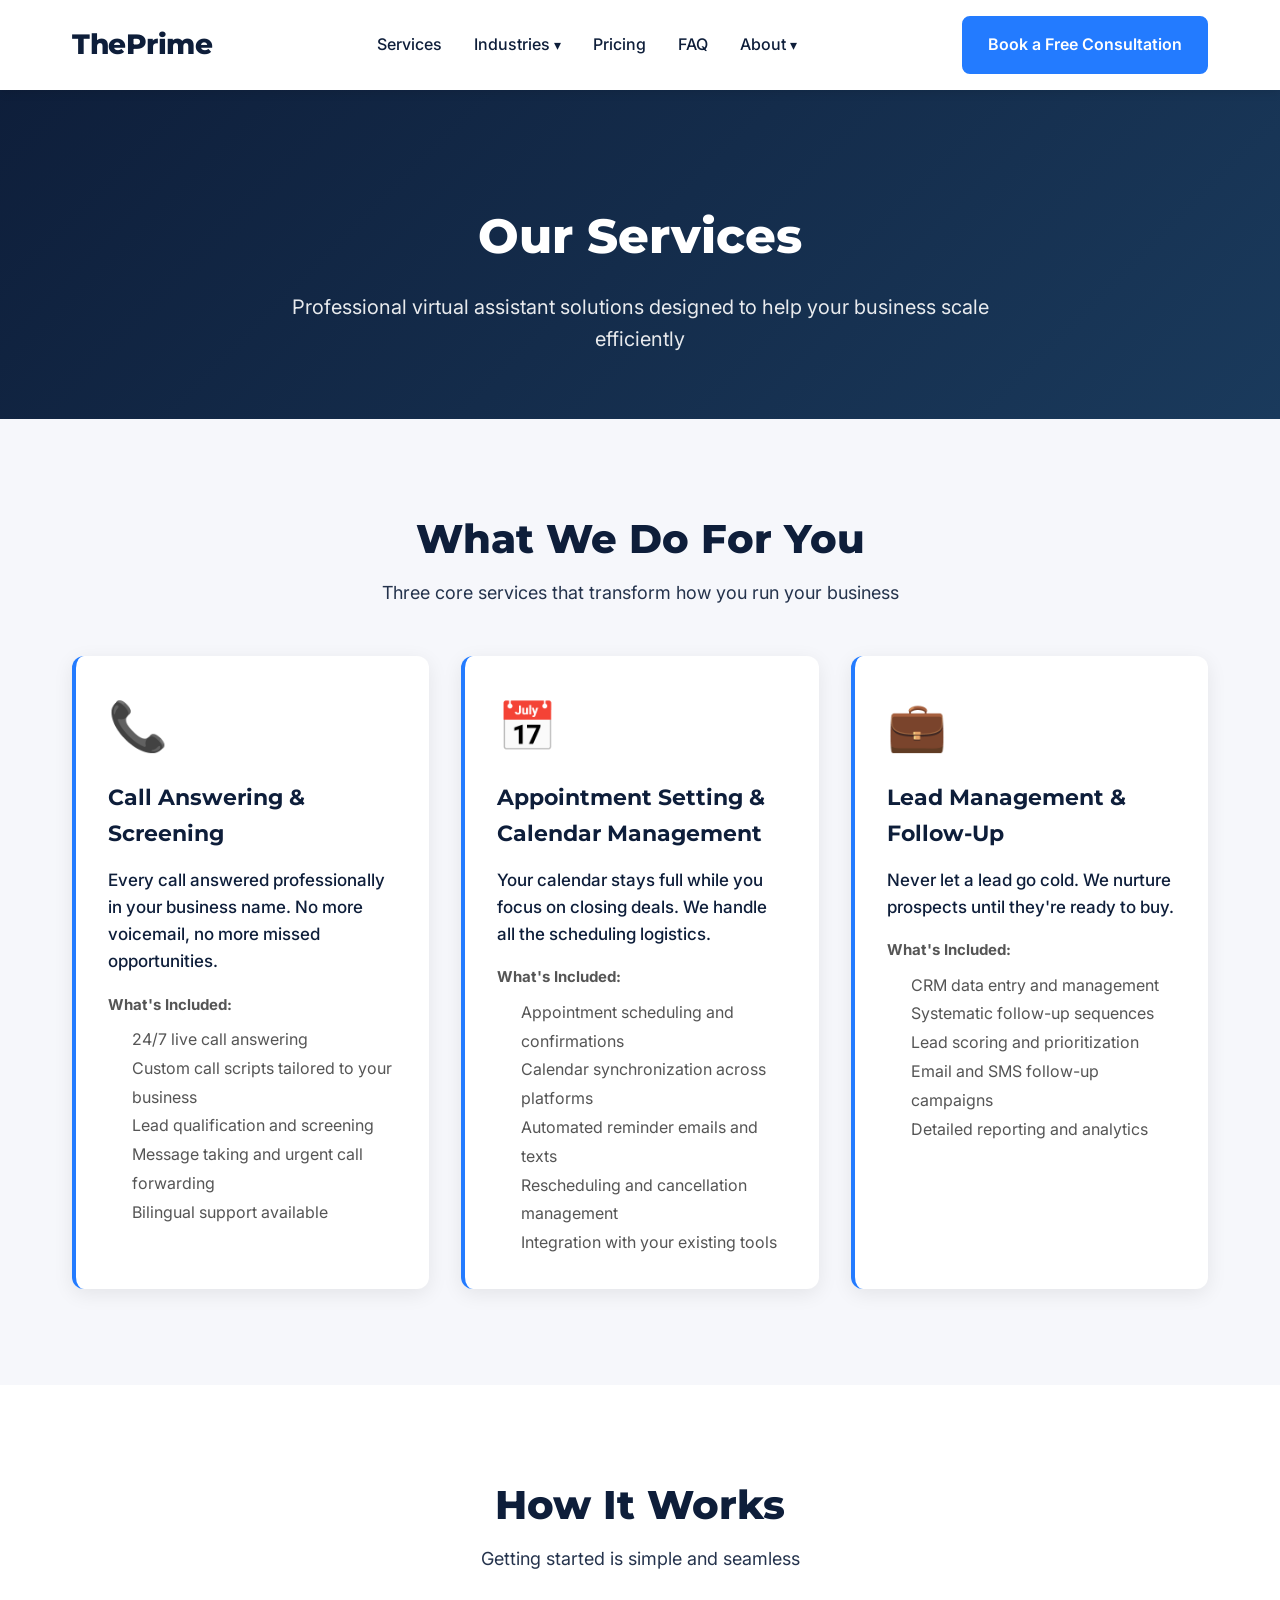
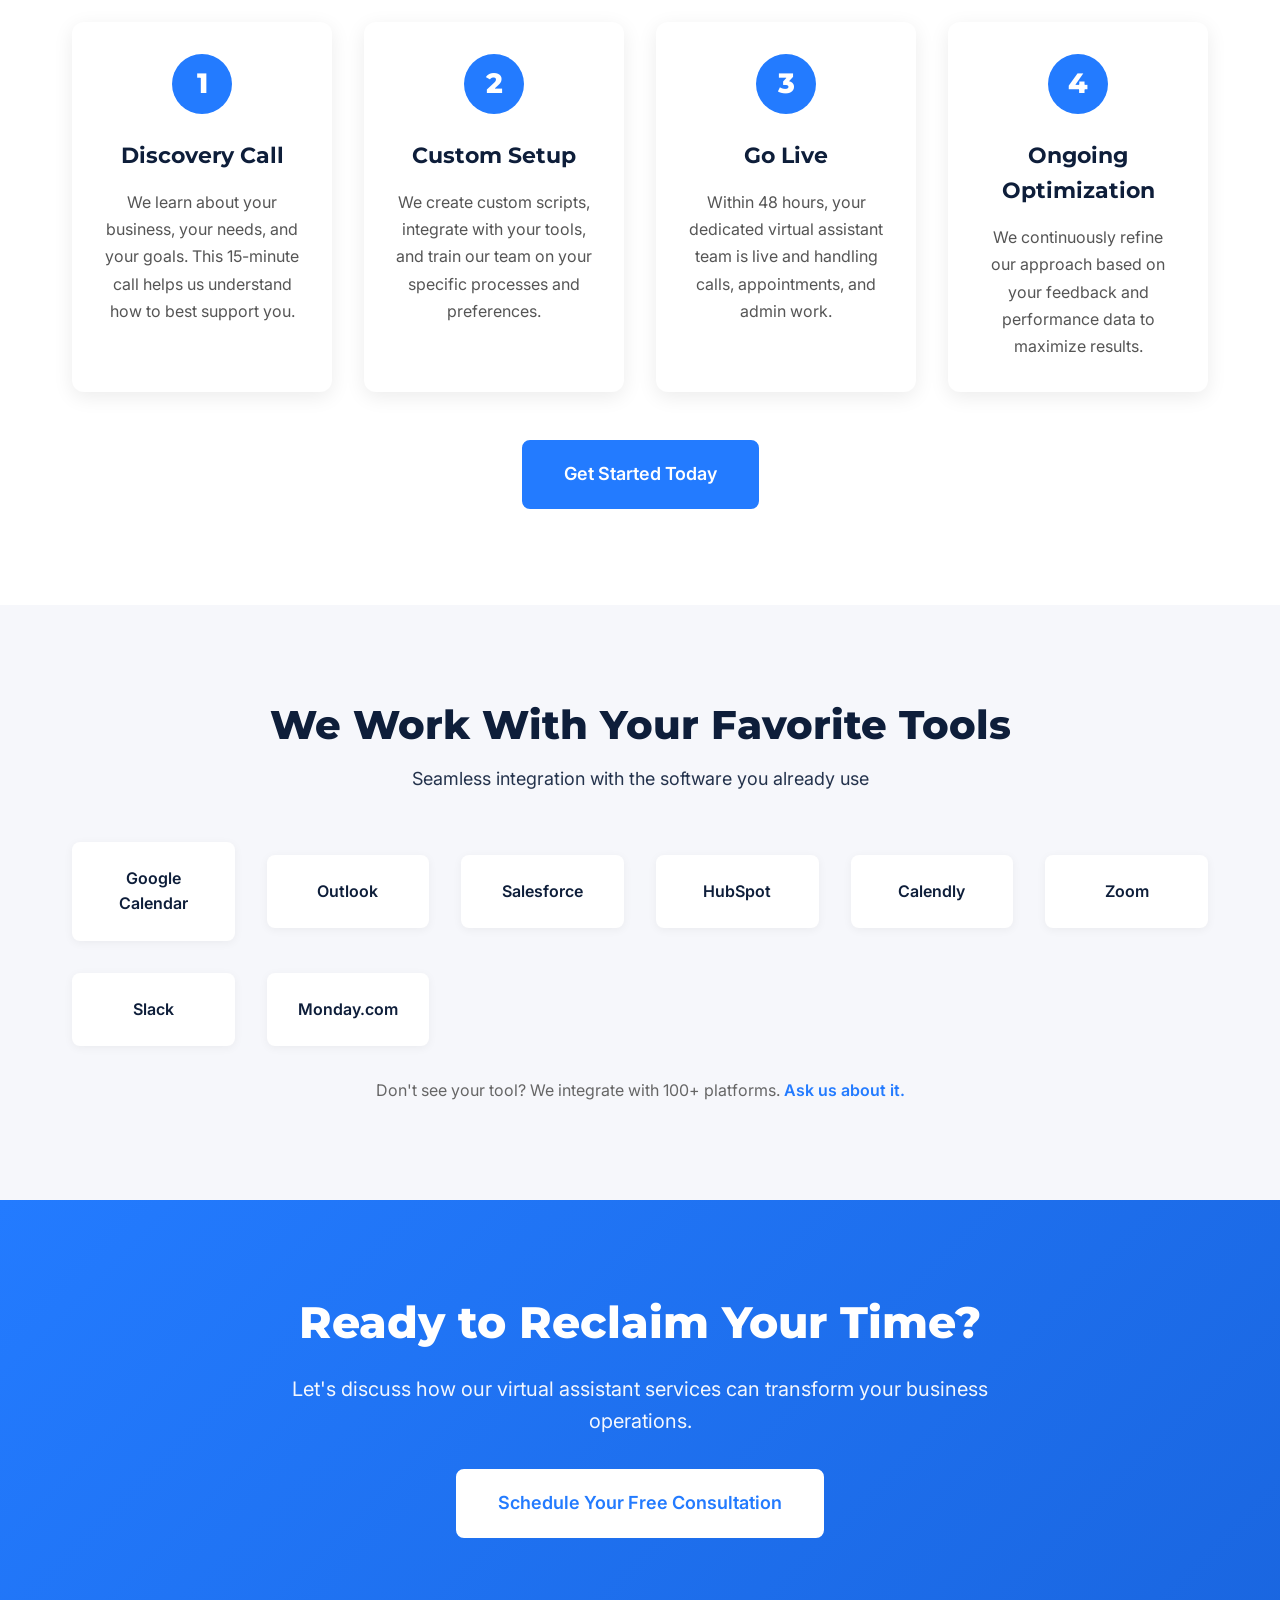
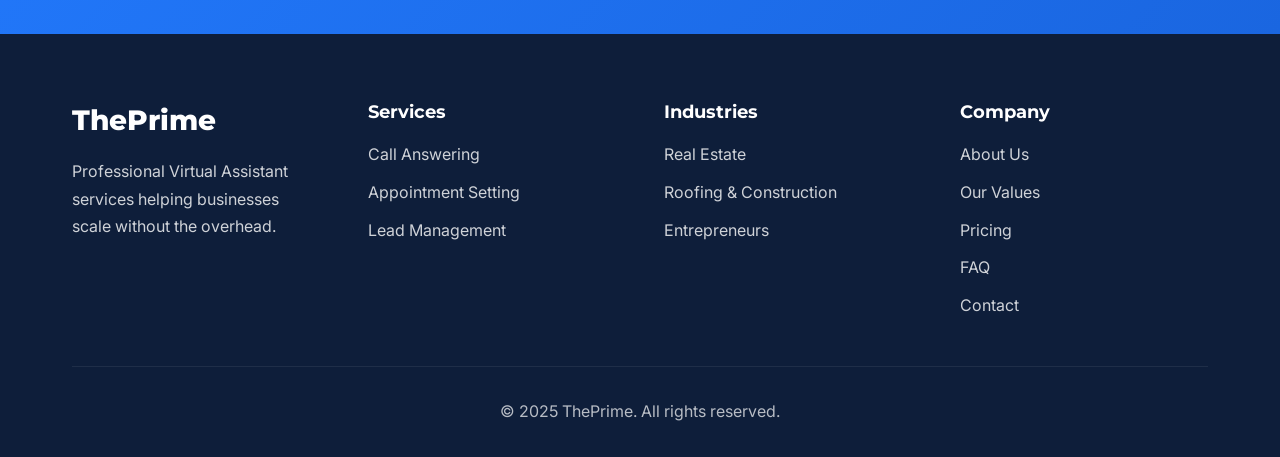
==== services.html @ c2238840 "first" ====
<!DOCTYPE html>
<html lang="en">

<head>
    <meta charset="UTF-8">
    <meta name="viewport" content="width=device-width, initial-scale=1.0">
    <meta name="description"
        content="Professional virtual assistant services including call answering, appointment setting, and lead management for growing businesses.">
    <title>Our Services - ThePrime Virtual Assistants</title>

    <!-- Google Fonts -->
    <link rel="preconnect" href="https://fonts.googleapis.com">
    <link rel="preconnect" href="https://fonts.gstatic.com" crossorigin>
    <link
        href="https://fonts.googleapis.com/css2?family=Montserrat:wght@700;800&family=Inter:wght@400;500;600&display=swap"
        rel="stylesheet">

    <!-- Stylesheet -->
    <link rel="stylesheet" href="styles.css">
</head>

<body>
    <!-- HEADER -->
    <header class="header" id="header">
        <div class="container">
            <div class="header__wrapper">
                <div class="header__logo">
                    <a href="index.html">ThePrime</a>
                </div>

                <nav class="header__nav" id="navMenu">
                    <ul class="nav__list">
                        <li class="nav__item">
                            <a href="services.html" class="nav__link">Services</a>
                        </li>
                        <li class="nav__item nav__item--dropdown">
                            <a href="industries.html" class="nav__link">Industries <span
                                    class="dropdown-arrow">▾</span></a>
                            <ul class="dropdown__menu">
                                <li><a href="industry-real-estate.html">Real Estate Agents</a></li>
                                <li><a href="industry-roofing.html">Roofing and Construction</a></li>
                                <li><a href="industry-entrepreneurs.html">Entrepreneurs</a></li>
                            </ul>
                        </li>
                        <li class="nav__item">
                            <a href="pricing.html" class="nav__link">Pricing</a>
                        </li>
                        <li class="nav__item">
                            <a href="faq.html" class="nav__link">FAQ</a>
                        </li>
                        <li class="nav__item nav__item--dropdown">
                            <a href="#" class="nav__link">About <span class="dropdown-arrow">▾</span></a>
                            <ul class="dropdown__menu">
                                <li><a href="values.html">Our Values</a></li>
                                <li><a href="contact.html">Contact Us</a></li>
                            </ul>
                        </li>
                    </ul>
                </nav>

                <a href="contact.html" class="btn btn--primary header__cta">Book a Free Consultation</a>

                <button class="mobile-menu-toggle" id="mobileMenuToggle" aria-label="Toggle menu">
                    <span></span>
                    <span></span>
                    <span></span>
                </button>
            </div>
        </div>
    </header>

    <!-- PAGE HERO -->
    <section class="page-hero">
        <div class="container">
            <h1 class="page-hero__title">Our Services</h1>
            <p class="page-hero__subtitle">Professional virtual assistant solutions designed to help your business scale
                efficiently</p>
        </div>
    </section>

    <!-- CORE SERVICES -->
    <section class="section section--light">
        <div class="container">
            <div class="section__header text-center">
                <h2 class="section__title">What We Do For You</h2>
                <p class="section__subtitle">Three core services that transform how you run your business</p>
            </div>

            <div class="benefits">
                <div class="benefit-card">
                    <div class="benefit-card__header">
                        <div style="font-size: 3rem; margin-bottom: 1rem;">📞</div>
                        <h3 class="benefit-card__title">Call Answering & Screening</h3>
                    </div>
                    <div class="benefit-card__content">
                        <p class="benefit-card__benefit">Every call answered professionally in your business name. No
                            more voicemail, no more missed opportunities.</p>
                        <p class="benefit-card__how"><strong>What's Included:</strong></p>
                        <ul style="margin-top: 0.5rem; padding-left: 1.5rem; color: #555; line-height: 1.8;">
                            <li>24/7 live call answering</li>
                            <li>Custom call scripts tailored to your business</li>
                            <li>Lead qualification and screening</li>
                            <li>Message taking and urgent call forwarding</li>
                            <li>Bilingual support available</li>
                        </ul>
                    </div>
                </div>

                <div class="benefit-card">
                    <div class="benefit-card__header">
                        <div style="font-size: 3rem; margin-bottom: 1rem;">📅</div>
                        <h3 class="benefit-card__title">Appointment Setting & Calendar Management</h3>
                    </div>
                    <div class="benefit-card__content">
                        <p class="benefit-card__benefit">Your calendar stays full while you focus on closing deals. We
                            handle all the scheduling logistics.</p>
                        <p class="benefit-card__how"><strong>What's Included:</strong></p>
                        <ul style="margin-top: 0.5rem; padding-left: 1.5rem; color: #555; line-height: 1.8;">
                            <li>Appointment scheduling and confirmations</li>
                            <li>Calendar synchronization across platforms</li>
                            <li>Automated reminder emails and texts</li>
                            <li>Rescheduling and cancellation management</li>
                            <li>Integration with your existing tools</li>
                        </ul>
                    </div>
                </div>

                <div class="benefit-card">
                    <div class="benefit-card__header">
                        <div style="font-size: 3rem; margin-bottom: 1rem;">💼</div>
                        <h3 class="benefit-card__title">Lead Management & Follow-Up</h3>
                    </div>
                    <div class="benefit-card__content">
                        <p class="benefit-card__benefit">Never let a lead go cold. We nurture prospects until they're
                            ready to buy.</p>
                        <p class="benefit-card__how"><strong>What's Included:</strong></p>
                        <ul style="margin-top: 0.5rem; padding-left: 1.5rem; color: #555; line-height: 1.8;">
                            <li>CRM data entry and management</li>
                            <li>Systematic follow-up sequences</li>
                            <li>Lead scoring and prioritization</li>
                            <li>Email and SMS follow-up campaigns</li>
                            <li>Detailed reporting and analytics</li>
                        </ul>
                    </div>
                </div>
            </div>
        </div>
    </section>

    <!-- HOW IT WORKS -->
    <section class="section">
        <div class="container">
            <div class="section__header text-center">
                <h2 class="section__title">How It Works</h2>
                <p class="section__subtitle">Getting started is simple and seamless</p>
            </div>

            <div class="process-steps">
                <div class="process-step">
                    <div class="process-step__number">1</div>
                    <h3 class="process-step__title">Discovery Call</h3>
                    <p class="process-step__text">We learn about your business, your needs, and your goals. This
                        15-minute call helps us understand how to best support you.</p>
                </div>

                <div class="process-step">
                    <div class="process-step__number">2</div>
                    <h3 class="process-step__title">Custom Setup</h3>
                    <p class="process-step__text">We create custom scripts, integrate with your tools, and train our
                        team on your specific processes and preferences.</p>
                </div>

                <div class="process-step">
                    <div class="process-step__number">3</div>
                    <h3 class="process-step__title">Go Live</h3>
                    <p class="process-step__text">Within 48 hours, your dedicated virtual assistant team is live and
                        handling calls, appointments, and admin work.</p>
                </div>

                <div class="process-step">
                    <div class="process-step__number">4</div>
                    <h3 class="process-step__title">Ongoing Optimization</h3>
                    <p class="process-step__text">We continuously refine our approach based on your feedback and
                        performance data to maximize results.</p>
                </div>
            </div>

            <div class="text-center" style="margin-top: 3rem;">
                <a href="contact.html" class="btn btn--primary btn--large">Get Started Today</a>
            </div>
        </div>
    </section>

    <!-- INTEGRATIONS -->
    <section class="section section--light">
        <div class="container">
            <div class="section__header text-center">
                <h2 class="section__title">We Work With Your Favorite Tools</h2>
                <p class="section__subtitle">Seamless integration with the software you already use</p>
            </div>

            <div class="logo-grid">
                <div class="logo-grid__item">
                    <p class="logo-grid__text">Google Calendar</p>
                </div>
                <div class="logo-grid__item">
                    <p class="logo-grid__text">Outlook</p>
                </div>
                <div class="logo-grid__item">
                    <p class="logo-grid__text">Salesforce</p>
                </div>
                <div class="logo-grid__item">
                    <p class="logo-grid__text">HubSpot</p>
                </div>
                <div class="logo-grid__item">
                    <p class="logo-grid__text">Calendly</p>
                </div>
                <div class="logo-grid__item">
                    <p class="logo-grid__text">Zoom</p>
                </div>
                <div class="logo-grid__item">
                    <p class="logo-grid__text">Slack</p>
                </div>
                <div class="logo-grid__item">
                    <p class="logo-grid__text">Monday.com</p>
                </div>
            </div>

            <div class="text-center" style="margin-top: 2rem;">
                <p style="color: #666; font-size: 1rem;">Don't see your tool? We integrate with 100+ platforms. <a
                        href="contact.html" style="color: #237BFF; font-weight: 600;">Ask us about it.</a></p>
            </div>
        </div>
    </section>

    <!-- CTA SECTION -->
    <section class="cta-section">
        <div class="container">
            <div class="cta-box">
                <h2 class="cta-box__title">Ready to Reclaim Your Time?</h2>
                <p class="cta-box__text">Let's discuss how our virtual assistant services can transform your business
                    operations.</p>
                <a href="contact.html" class="btn btn--primary btn--large">Schedule Your Free Consultation</a>
            </div>
        </div>
    </section>

    <!-- FOOTER -->
    <footer class="footer">
        <div class="container">
            <div class="footer__content">
                <div class="footer__column">
                    <h3 class="footer__logo">ThePrime</h3>
                    <p class="footer__description">Professional Virtual Assistant services helping businesses scale
                        without the overhead.</p>
                </div>

                <div class="footer__column">
                    <h4 class="footer__title">Services</h4>
                    <ul class="footer__links">
                        <li><a href="services.html">Call Answering</a></li>
                        <li><a href="services.html">Appointment Setting</a></li>
                        <li><a href="services.html">Lead Management</a></li>
                    </ul>
                </div>

                <div class="footer__column">
                    <h4 class="footer__title">Industries</h4>
                    <ul class="footer__links">
                        <li><a href="industry-real-estate.html">Real Estate</a></li>
                        <li><a href="industry-roofing.html">Roofing & Construction</a></li>
                        <li><a href="industry-entrepreneurs.html">Entrepreneurs</a></li>
                    </ul>
                </div>

                <div class="footer__column">
                    <h4 class="footer__title">Company</h4>
                    <ul class="footer__links">
                        <li><a href="about.html">About Us</a></li>
                        <li><a href="values.html">Our Values</a></li>
                        <li><a href="pricing.html">Pricing</a></li>
                        <li><a href="faq.html">FAQ</a></li>
                        <li><a href="contact.html">Contact</a></li>
                    </ul>
                </div>
            </div>

            <div class="footer__bottom">
                <p>&copy; 2025 ThePrime. All rights reserved.</p>
            </div>
        </div>
    </footer>

    <!-- JavaScript -->
    <script src="script.js"></script>
</body>

</html>
---- styles.css ----
/* ===================================
   RESET & BASE STYLES
   =================================== */
* {
    margin: 0;
    padding: 0;
    box-sizing: border-box;
}

:root {
    /* Brand Colors */
    --navy-blue: #0E1E3A;
    --electric-blue: #237BFF;
    --white: #FFFFFF;
    --light-grey: #F6F7FB;
    
    /* Additional Colors */
    --dark-overlay: rgba(14, 30, 58, 0.85);
    --gradient-start: #0E1E3A;
    --gradient-end: #1a3a5c;
    
    /* Typography */
    --font-heading: 'Montserrat', sans-serif;
    --font-body: 'Inter', sans-serif;
    
    /* Spacing */
    --spacing-xs: 0.5rem;
    --spacing-sm: 1rem;
    --spacing-md: 2rem;
    --spacing-lg: 3rem;
    --spacing-xl: 4rem;
    --spacing-xxl: 6rem;
    
    /* Transitions */
    --transition-fast: 0.2s ease;
    --transition-normal: 0.3s ease;
    --transition-slow: 0.5s ease;
}

html {
    scroll-behavior: smooth;
}

body {
    font-family: var(--font-body);
    font-size: 16px;
    line-height: 1.6;
    color: var(--navy-blue);
    background-color: var(--white);
    overflow-x: hidden;
}

img {
    max-width: 100%;
    height: auto;
    display: block;
}

a {
    text-decoration: none;
    color: inherit;
    transition: var(--transition-normal);
}

ul {
    list-style: none;
}

/* ===================================
   UTILITY CLASSES
   =================================== */
.container {
    max-width: 1200px;
    margin: 0 auto;
    padding: 0 2rem;
}

.text-center {
    text-align: center;
}

.section {
    padding: var(--spacing-xxl) 0;
}

.section--light {
    background-color: var(--light-grey);
}

.section--dark {
    background-color: var(--navy-blue);
    color: var(--white);
}

.section--gradient {
    background: linear-gradient(135deg, var(--gradient-start) 0%, var(--gradient-end) 100%);
    color: var(--white);
}

.section__header {
    margin-bottom: var(--spacing-lg);
}

.section__title {
    font-family: var(--font-heading);
    font-size: 2.5rem;
    font-weight: 800;
    margin-bottom: var(--spacing-sm);
    line-height: 1.2;
}

.section__subtitle {
    font-size: 1.125rem;
    max-width: 800px;
    margin: 0 auto;
    opacity: 0.9;
}

/* ===================================
   BUTTONS
   =================================== */
.btn {
    display: inline-block;
    padding: 0.875rem 1.5rem;
    font-family: var(--font-body);
    font-size: 1rem;
    font-weight: 600;
    border-radius: 8px;
    cursor: pointer;
    transition: all var(--transition-normal);
    border: 2px solid transparent;
    text-align: center;
}

.btn--primary {
    background-color: var(--electric-blue);
    color: var(--white);
    border-color: var(--electric-blue);
}

.btn--primary:hover {
    background-color: #1a66e0;
    border-color: #1a66e0;
    transform: translateY(-2px);
    box-shadow: 0 10px 25px rgba(35, 123, 255, 0.3);
}

.btn--secondary {
    background-color: transparent;
    color: var(--white);
    border-color: var(--white);
}

.btn--secondary:hover {
    background-color: var(--white);
    color: var(--navy-blue);
}

.btn--large {
    padding: 1.125rem 2.5rem;
    font-size: 1.125rem;
}

/* ===================================
   HEADER
   =================================== */
.header {
    position: fixed;
    top: 0;
    left: 0;
    width: 100%;
    background-color: var(--white);
    box-shadow: 0 2px 10px rgba(0, 0, 0, 0.1);
    z-index: 1000;
    transition: var(--transition-normal);
}

.header__wrapper {
    display: flex;
    align-items: center;
    justify-content: space-between;
    padding: 1rem 0;
}

.header__logo a {
    font-family: var(--font-heading);
    font-size: 1.75rem;
    font-weight: 800;
    color: var(--navy-blue);
    letter-spacing: -0.5px;
}

.header__nav {
    flex: 1;
    display: flex;
    justify-content: center;
}

.nav__list {
    display: flex;
    align-items: center;
    gap: 2rem;
}

.nav__item {
    position: relative;
}

.nav__link {
    font-weight: 500;
    color: var(--navy-blue);
    padding: 0.5rem 0;
    display: flex;
    align-items: center;
    gap: 0.25rem;
}

.nav__link:hover {
    color: var(--electric-blue);
}

.dropdown-arrow {
    font-size: 0.875rem;
    transition: var(--transition-fast);
}

.nav__item--dropdown:hover .dropdown-arrow {
    transform: rotate(180deg);
}

.dropdown__menu {
    position: absolute;
    top: 100%;
    left: 0;
    background-color: var(--white);
    box-shadow: 0 10px 30px rgba(0, 0, 0, 0.15);
    border-radius: 8px;
    padding: 0.75rem 0;
    min-width: 220px;
    opacity: 0;
    visibility: hidden;
    transform: translateY(-10px);
    transition: all var(--transition-normal);
}

.nav__item--dropdown:hover .dropdown__menu {
    opacity: 1;
    visibility: visible;
    transform: translateY(0);
}

.dropdown__menu li {
    padding: 0;
}

.dropdown__menu a {
    display: block;
    padding: 0.75rem 1.5rem;
    color: var(--navy-blue);
    transition: var(--transition-fast);
}

.dropdown__menu a:hover {
    background-color: var(--light-grey);
    color: var(--electric-blue);
}

.header__cta {
    white-space: nowrap;
}

.mobile-menu-toggle {
    display: none;
    flex-direction: column;
    gap: 5px;
    background: none;
    border: none;
    cursor: pointer;
    padding: 0.5rem;
}

.mobile-menu-toggle span {
    display: block;
    width: 25px;
    height: 3px;
    background-color: var(--navy-blue);
    transition: var(--transition-normal);
}

/* ===================================
   HERO SECTION
   =================================== */
/* ===============================
   HERO (Updated Split Layout)
================================= */

.hero {
    position: relative;
    min-height: 100vh;
    display: flex;
    align-items: center;
    justify-content: center;
    padding: 100px 5%;
    background: #F6F7FB;
}

/* Wrapper for 2-column layout */
.hero__wrapper {
    display: flex;
    max-width: 1200px;
    width: 100%;
    gap: 60px;
    align-items: center;
}

/* ===============================
   TEXT BLOCK
================================= */

.hero__text {
    flex: 1;
    position: relative;
    padding-left: 30px;
}

.hero__text::before {
    content: "";
    position: absolute;
    left: 0;
    top: 0;
    width: 6px;
    height: 100%;
    background: #237BFF;
    border-radius: 4px;
}

.hero__headline {
    font-family: var(--font-heading);
    font-size: 2.5rem;
    font-weight: 800;
    line-height: 1.2;
    color: #0E1E3A;
    margin-bottom: 1rem;
}

.hero__subheadline {
    font-size: 1.125rem;
    line-height: 1.6;
    color: #333;
    margin-bottom: 2rem;
}

/* CTA buttons */
.hero__cta-group {
    display: flex;
    gap: 1rem;
    flex-wrap: wrap;
}

/* ===============================
   IMAGE CARD (Right Side)
================================= */

.hero__image-card {
    flex: 1;
    background: #fff;
    border-radius: 12px;
    box-shadow: 0 10px 30px rgba(0,0,0,0.12);
    overflow: hidden;
    height: 70vh;

    /* Ensures image centers vertically */
    display: flex;
    align-items: center;
    object-fit: cover;
    justify-content: center;
}

.hero__image-card img {
    width: 100%;
    height: auto;
    display: block;
}

/* ===============================
   RESPONSIVE ADJUSTMENTS
================================= */

@media (max-width: 992px) {
    .hero__wrapper {
        flex-direction: column;
        text-align: center;
    }

    .hero__text {
        
        padding-left: 0;
    }

    .hero__text::before {
        display: none;
    }

    .hero__image-card {
        width: 100%;
        height: auto;
    }
}

@media (max-width: 600px) {
    .hero {
        padding: 90px 5%;
    }

    .hero__headline {
        font-size: 2rem;
    }

    .hero__subheadline {
        font-size: 1rem;
    }
}


/* ===================================
   STATS SECTION
   =================================== */
.stats-split {
  padding: 90px 0;
}

.split-grid {
  display: grid;
  grid-template-columns: 1fr 1.2fr;
  gap: 3rem;
  align-items: center;
}

.split-left h2 {
  font-size: 2.5rem;
  margin-bottom: 1rem;
}

.split-right {
  display: grid;
  grid-template-columns: repeat(2, 1fr);
  gap: 1.5rem;
}

.split-card {
  padding: 2rem;
  background: #fff;
  border-radius: 14px;
  box-shadow: 0 5px 25px rgba(0,0,0,0.06);
  text-align: center;
  transition: 0.3s;
}

.split-card:hover {
  transform: translateY(-6px);
}

.split-card strong {
  font-size: 2.2rem;
  color: var(--electric-blue);
}

.split-card p {
  margin-top: 0.5rem;
  font-weight: 600;
}









/* ===================================
   TWO COLUMN SECTION
   =================================== */
.two-column {
    display: grid;
    grid-template-columns: repeat(auto-fit, minmax(300px, 1fr));
    gap: 3rem;
}

.icon-box {
    text-align: center;
    padding: 2rem;
}

.icon-box__icon {
    font-size: 4rem;
    margin-bottom: 1.5rem;
}

.icon-box__title {
    font-family: var(--font-heading);
    font-size: 1.75rem;
    margin-bottom: 1rem;
}

.icon-box__text {
    font-size: 1.0625rem;
    line-height: 1.7;
    opacity: 0.9;
}

/* ===================================
   BENEFITS SECTION
   =================================== */
.benefits {
    display: grid;
    grid-template-columns: repeat(auto-fit, minmax(320px, 1fr));
    gap: 2rem;
}

.benefit-card {
    background-color: var(--white);
    border-radius: 12px;
    padding: 2rem;
    box-shadow: 0 5px 20px rgba(0, 0, 0, 0.08);
    transition: var(--transition-normal);
    border-left: 4px solid var(--electric-blue);
}

.benefit-card:hover {
    transform: translateY(-5px);
    box-shadow: 0 10px 30px rgba(0, 0, 0, 0.12);
}

.benefit-card__title {
    font-family: var(--font-heading);
    font-size: 1.375rem;
    margin-bottom: 1rem;
    color: var(--navy-blue);
}

.benefit-card__benefit {
    font-size: 1.0625rem;
    margin-bottom: 1rem;
    color: var(--navy-blue);
    font-weight: 500;
}

.benefit-card__how {
    font-size: 0.9375rem;
    line-height: 1.7;
    color: #555;
}

/* ===================================
   INDUSTRIES SLIDER
   =================================== */
.industries-slider {
    position: relative;
    overflow: hidden;
    padding: 2rem 0;
}

.industries-slider__track {
    display: flex;
    gap: 2rem;
    transition: transform var(--transition-slow);
}

.industry-slide {
    min-width: 300px;
    flex-shrink: 0;
    background-color: var(--white);
    border-radius: 12px;
    overflow: hidden;
    box-shadow: 0 5px 20px rgba(0, 0, 0, 0.15);
    transition: var(--transition-normal);
}

.industry-slide:hover {
    transform: translateY(-10px);
    box-shadow: 0 15px 40px rgba(0, 0, 0, 0.2);
}

.industry-slide__image {
    height: 200px;
    overflow: hidden;
}

.industry-slide__image img {
    width: 100%;
    height: 100%;
    object-fit: cover;
    transition: var(--transition-slow);
}

.industry-slide:hover .industry-slide__image img {
    transform: scale(1.1);
}

.industry-slide__title {
    font-family: var(--font-heading);
    font-size: 1.375rem;
    padding: 1.5rem 1.5rem 0.5rem;
    color: var(--navy-blue);
}

.industry-slide__text {
    padding: 0 1.5rem 1.5rem;
    color: #666;
}

.slider-btn {
    position: absolute;
    top: 50%;
    transform: translateY(-50%);
    background-color: var(--white);
    color: var(--navy-blue);
    border: none;
    width: 50px;
    height: 50px;
    border-radius: 50%;
    font-size: 2rem;
    cursor: pointer;
    box-shadow: 0 5px 15px rgba(0, 0, 0, 0.2);
    transition: var(--transition-normal);
    z-index: 10;
}

.slider-btn:hover {
    background-color: var(--electric-blue);
    color: var(--white);
    transform: translateY(-50%) scale(1.1);
}

.slider-btn--prev {
    left: -25px;
}

.slider-btn--next {
    right: -25px;
}

/* ===================================
   CTA SECTION
   =================================== */
.cta-section {
    padding: var(--spacing-xxl) 0;
    background: linear-gradient(135deg, var(--electric-blue) 0%, #1a66e0 100%);
}

.cta-box {
    text-align: center;
    color: var(--white);
    max-width: 800px;
    margin: 0 auto;
}

.cta-box__title {
    font-family: var(--font-heading);
    font-size: 2.75rem;
    font-weight: 800;
    margin-bottom: 1.5rem;
    line-height: 1.2;
}

.cta-box__text {
    font-size: 1.25rem;
    margin-bottom: 2rem;
    opacity: 0.95;
}

.cta-box .btn--primary {
    background-color: var(--white);
    color: var(--electric-blue);
    border-color: var(--white);
}

.cta-box .btn--primary:hover {
    background-color: var(--navy-blue);
    color: var(--white);
    border-color: var(--navy-blue);
}

/* ===================================
   FOOTER
   =================================== */
.footer {
    background-color: var(--navy-blue);
    color: var(--white);
    padding: var(--spacing-xl) 0 var(--spacing-md);
}

.footer__content {
    display: grid;
    grid-template-columns: repeat(auto-fit, minmax(200px, 1fr));
    gap: 3rem;
    margin-bottom: var(--spacing-lg);
}

.footer__logo {
    font-family: var(--font-heading);
    font-size: 1.75rem;
    font-weight: 800;
    margin-bottom: 1rem;
}

.footer__description {
    opacity: 0.8;
    line-height: 1.7;
}

.footer__title {
    font-family: var(--font-heading);
    font-size: 1.125rem;
    font-weight: 700;
    margin-bottom: 1rem;
}

.footer__links {
    display: flex;
    flex-direction: column;
    gap: 0.75rem;
}

.footer__links a {
    opacity: 0.8;
    transition: var(--transition-fast);
}

.footer__links a:hover {
    opacity: 1;
    color: var(--electric-blue);
    padding-left: 5px;
}

.footer__bottom {
    text-align: center;
    padding-top: var(--spacing-md);
    border-top: 1px solid rgba(255, 255, 255, 0.1);
    opacity: 0.7;
}

/* ===================================
   FORM STYLES
   =================================== */
.form {
    max-width: 600px;
    margin: 0 auto;
}

.form__group {
    margin-bottom: 1.5rem;
}

.form__label {
    display: block;
    margin-bottom: 0.5rem;
    font-weight: 600;
    color: var(--navy-blue);
}

.form__input,
.form__textarea,
.form__select {
    width: 100%;
    padding: 0.875rem 1rem;
    border: 2px solid #ddd;
    border-radius: 6px;
    font-family: var(--font-body);
    font-size: 1rem;
    transition: var(--transition-normal);
}

.form__input:focus,
.form__textarea:focus,
.form__select:focus {
    outline: none;
    border-color: var(--electric-blue);
    box-shadow: 0 0 0 3px rgba(35, 123, 255, 0.1);
}

.form__textarea {
    resize: vertical;
    min-height: 150px;
}

.form__submit {
    width: 100%;
}

.form__error {
    color: #e74c3c;
    font-size: 0.875rem;
    margin-top: 0.25rem;
    display: none;
}

.form__group.error .form__error {
    display: block;
}

.form__group.error .form__input,
.form__group.error .form__textarea,
.form__group.error .form__select {
    border-color: #e74c3c;
}

/* ===================================
   PRICING CARDS
   =================================== */
.pricing-cards {
    display: grid;
    grid-template-columns: repeat(auto-fit, minmax(300px, 1fr));
    gap: 2rem;
    margin-top: var(--spacing-lg);
}

.pricing-card {
    background-color: var(--white);
    border-radius: 12px;
    padding: 2.5rem 2rem;
    box-shadow: 0 5px 20px rgba(0, 0, 0, 0.08);
    transition: var(--transition-normal);
    border: 3px solid transparent;
    text-align: center;
}

.pricing-card:hover {
    transform: translateY(-10px);
    box-shadow: 0 15px 40px rgba(0, 0, 0, 0.15);
}

.pricing-card--featured {
    border-color: var(--electric-blue);
    transform: scale(1.05);
}

.pricing-card--featured:hover {
    transform: scale(1.05) translateY(-10px);
}

.pricing-card__badge {
    display: inline-block;
    background-color: var(--electric-blue);
    color: var(--white);
    padding: 0.375rem 1rem;
    border-radius: 20px;
    font-size: 0.875rem;
    font-weight: 600;
    margin-bottom: 1rem;
}

.pricing-card__name {
    font-family: var(--font-heading);
    font-size: 1.75rem;
    margin-bottom: 1rem;
    color: var(--navy-blue);
}

.pricing-card__price {
    font-family: var(--font-heading);
    font-size: 3rem;
    font-weight: 800;
    color: var(--electric-blue);
    margin-bottom: 0.5rem;
}

.pricing-card__period {
    font-size: 1rem;
    color: #666;
    margin-bottom: 1.5rem;
}

.pricing-card__description {
    font-size: 0.9375rem;
    color: #555;
    margin-bottom: 2rem;
    line-height: 1.6;
}

.pricing-card__features {
    text-align: left;
    margin-bottom: 2rem;
}

.pricing-card__feature {
    padding: 0.75rem 0;
    border-bottom: 1px solid #eee;
    display: flex;
    align-items: flex-start;
    gap: 0.75rem;
}

.pricing-card__feature:last-child {
    border-bottom: none;
}

.pricing-card__feature::before {
    content: "✓";
    color: var(--electric-blue);
    font-weight: bold;
    font-size: 1.25rem;
}

/* ===================================
   FAQ ACCORDION
   =================================== */
.faq-section {
    max-width: 900px;
    margin: 0 auto;
}

.faq-category {
    margin-bottom: var(--spacing-lg);
}

.faq-category__title {
    font-family: var(--font-heading);
    font-size: 2rem;
    margin-bottom: var(--spacing-md);
    color: var(--navy-blue);
}

.faq-item {
    background-color: var(--white);
    border-radius: 8px;
    margin-bottom: 1rem;
    box-shadow: 0 2px 10px rgba(0, 0, 0, 0.05);
    overflow: hidden;
}

.faq-item__question {
    width: 100%;
    padding: 1.5rem;
    background-color: var(--white);
    border: none;
    text-align: left;
    font-family: var(--font-body);
    font-size: 1.125rem;
    font-weight: 600;
    color: var(--navy-blue);
    cursor: pointer;
    display: flex;
    justify-content: space-between;
    align-items: center;
    transition: var(--transition-normal);
}

.faq-item__question:hover {
    background-color: var(--light-grey);
}

.faq-item__icon {
    font-size: 1.5rem;
    transition: var(--transition-normal);
    color: var(--electric-blue);
}

.faq-item.active .faq-item__icon {
    transform: rotate(45deg);
}

.faq-item__answer {
    max-height: 0;
    overflow: hidden;
    transition: max-height var(--transition-normal);
}

.faq-item__answer-content {
    padding: 0 1.5rem 1.5rem;
    color: #555;
    line-height: 1.7;
}

.faq-item.active .faq-item__answer {
    max-height: 500px;
}

/* ===================================
   PAGE HERO (for internal pages)
   =================================== */
.page-hero {
    background: linear-gradient(135deg, var(--navy-blue) 0%, var(--gradient-end) 100%);
    color: var(--white);
    padding: 8rem 0 4rem;
    margin-top: 70px;
    text-align: center;
}

.page-hero__title {
    font-family: var(--font-heading);
    font-size: 3rem;
    font-weight: 800;
    margin-bottom: 1rem;
}

.page-hero__subtitle {
    font-size: 1.25rem;
    max-width: 700px;
    margin: 0 auto;
    opacity: 0.9;
}

/* ===================================
   FEATURE GRID
   =================================== */
.feature-grid {
    display: grid;
    grid-template-columns: repeat(auto-fit, minmax(280px, 1fr));
    gap: 2rem;
}

.feature-item {
    text-align: center;
    padding: 2rem;
}

.feature-item__icon {
    font-size: 3rem;
    margin-bottom: 1rem;
}

.feature-item__title {
    font-family: var(--font-heading);
    font-size: 1.25rem;
    margin-bottom: 0.75rem;
    color: var(--navy-blue);
}

.feature-item__text {
    color: #555;
    line-height: 1.7;
}

/* ===================================
   BANNER WITH IMAGE
   =================================== */
.banner {
    position: relative;
    height: 400px;
    display: flex;
    align-items: center;
    justify-content: center;
    overflow: hidden;
    margin: var(--spacing-xxl) 0;
}

.banner__image {
    position: absolute;
    top: 0;
    left: 0;
    width: 100%;
    height: 100%;
    object-fit: cover;
}

.banner__overlay {
    position: absolute;
    top: 0;
    left: 0;
    width: 100%;
    height: 100%;
    background: rgba(14, 30, 58, 0.75);
}

.banner__content {
    position: relative;
    z-index: 1;
    text-align: center;
    color: var(--white);
    max-width: 800px;
    padding: 2rem;
}

.banner__title {
    font-family: var(--font-heading);
    font-size: 2.5rem;
    font-weight: 800;
    margin-bottom: 1rem;
}

.banner__text {
    font-size: 1.125rem;
    opacity: 0.95;
}

/* ===================================
   SOCIAL ICONS
   =================================== */
.social-icons {
    display: flex;
    gap: 1rem;
    justify-content: center;
    margin-top: 2rem;
}

.social-icon {
    display: flex;
    align-items: center;
    justify-content: center;
    width: 50px;
    height: 50px;
    border-radius: 50%;
    background-color: var(--electric-blue);
    color: var(--white);
    font-size: 1.5rem;
    transition: var(--transition-normal);
}

.social-icon:hover {
    background-color: var(--navy-blue);
    transform: translateY(-5px);
}

/* ===================================
   PROCESS STEPS
   =================================== */
.process-steps {
    display: grid;
    grid-template-columns: repeat(auto-fit, minmax(250px, 1fr));
    gap: 2rem;
    margin-top: var(--spacing-lg);
}

.process-step {
    text-align: center;
    padding: 2rem;
    background-color: var(--white);
    border-radius: 12px;
    box-shadow: 0 5px 20px rgba(0, 0, 0, 0.08);
    position: relative;
}

.process-step__number {
    display: inline-flex;
    align-items: center;
    justify-content: center;
    width: 60px;
    height: 60px;
    border-radius: 50%;
    background-color: var(--electric-blue);
    color: var(--white);
    font-family: var(--font-heading);
    font-size: 1.75rem;
    font-weight: 800;
    margin-bottom: 1.5rem;
}

.process-step__title {
    font-family: var(--font-heading);
    font-size: 1.375rem;
    margin-bottom: 1rem;
    color: var(--navy-blue);
}

.process-step__text {
    color: #555;
    line-height: 1.7;
}

/* ===================================
   LOGO GRID
   =================================== */
.logo-grid {
    display: grid;
    grid-template-columns: repeat(auto-fit, minmax(150px, 1fr));
    gap: 2rem;
    align-items: center;
    margin-top: var(--spacing-lg);
}

.logo-grid__item {
    text-align: center;
    padding: 1.5rem;
    background-color: var(--white);
    border-radius: 8px;
    box-shadow: 0 2px 10px rgba(0, 0, 0, 0.05);
    transition: var(--transition-normal);
}

.logo-grid__item:hover {
    transform: translateY(-5px);
    box-shadow: 0 5px 20px rgba(0, 0, 0, 0.1);
}

.logo-grid__text {
    font-weight: 600;
    color: var(--navy-blue);
}

/* ===================================
   RESPONSIVE DESIGN
   =================================== */
@media (max-width: 968px) {
    .header__nav {
        position: fixed;
        top: 70px;
        left: -100%;
        width: 100%;
        height: calc(100vh - 70px);
        background-color: var(--white);
        flex-direction: column;
        justify-content: flex-start;
        padding: 2rem;
        transition: var(--transition-normal);
        box-shadow: 0 10px 30px rgba(0, 0, 0, 0.1);
    }
    
    .header__nav.active {
        left: 0;
    }
    
    .nav__list {
        flex-direction: column;
        align-items: flex-start;
        gap: 0;
        width: 100%;
    }
    
    .nav__item {
        width: 100%;
        border-bottom: 1px solid var(--light-grey);
    }
    
    .nav__link {
        padding: 1rem 0;
        width: 100%;
    }
    
    .dropdown__menu {
        position: static;
        opacity: 1;
        visibility: visible;
        transform: none;
        box-shadow: none;
        padding-left: 1rem;
        max-height: 0;
        overflow: hidden;
        transition: max-height var(--transition-normal);
    }
    
    .nav__item--dropdown.active .dropdown__menu {
        max-height: 300px;
    }
    
    .header__cta {
        display: none;
    }
    
    .mobile-menu-toggle {
        display: flex;
    }
    
    .mobile-menu-toggle.active span:nth-child(1) {
        transform: rotate(45deg) translate(8px, 8px);
    }
    
    .mobile-menu-toggle.active span:nth-child(2) {
        opacity: 0;
    }
    
    .mobile-menu-toggle.active span:nth-child(3) {
        transform: rotate(-45deg) translate(7px, -7px);
    }
    
    .section__title {
        font-size: 2rem;
    }
    
    .hero__headline {
        font-size: 2.5rem;
    }
    
    .page-hero__title {
        font-size: 2.25rem;
    }
    
    .cta-box__title {
        font-size: 2rem;
    }
}

@media (max-width: 640px) {
    .container {
        padding: 0 1rem;
    }
    
    .hero__headline {
        font-size: 2rem;
    }
    
    .hero__subheadline {
        font-size: 1.0625rem;
    }
    
    .hero__cta-group {
        flex-direction: column;
    }
    
    .section__title {
        font-size: 1.75rem;
    }
    
    .stats {
        grid-template-columns: 1fr;
    }
    
    .two-column {
        grid-template-columns: 1fr;
    }
    
    .benefits {
        grid-template-columns: 1fr;
    }
    
    .pricing-cards {
        grid-template-columns: 1fr;
    }
    
    .pricing-card--featured {
        transform: scale(1);
    }
    
    .slider-btn {
        width: 40px;
        height: 40px;
        font-size: 1.5rem;
    }
    
    .slider-btn--prev {
        left: 10px;
    }
    
    .slider-btn--next {
        right: 10px;
    }
}

/* ===================================
   ANIMATIONS
   =================================== */
@keyframes fadeIn {
    from {
        opacity: 0;
    }
    to {
        opacity: 1;
    }
}

.fade-in {
    animation: fadeIn 0.5s ease;
}

/* Smooth scroll offset for fixed header */
html {
    scroll-padding-top: 80px;
}
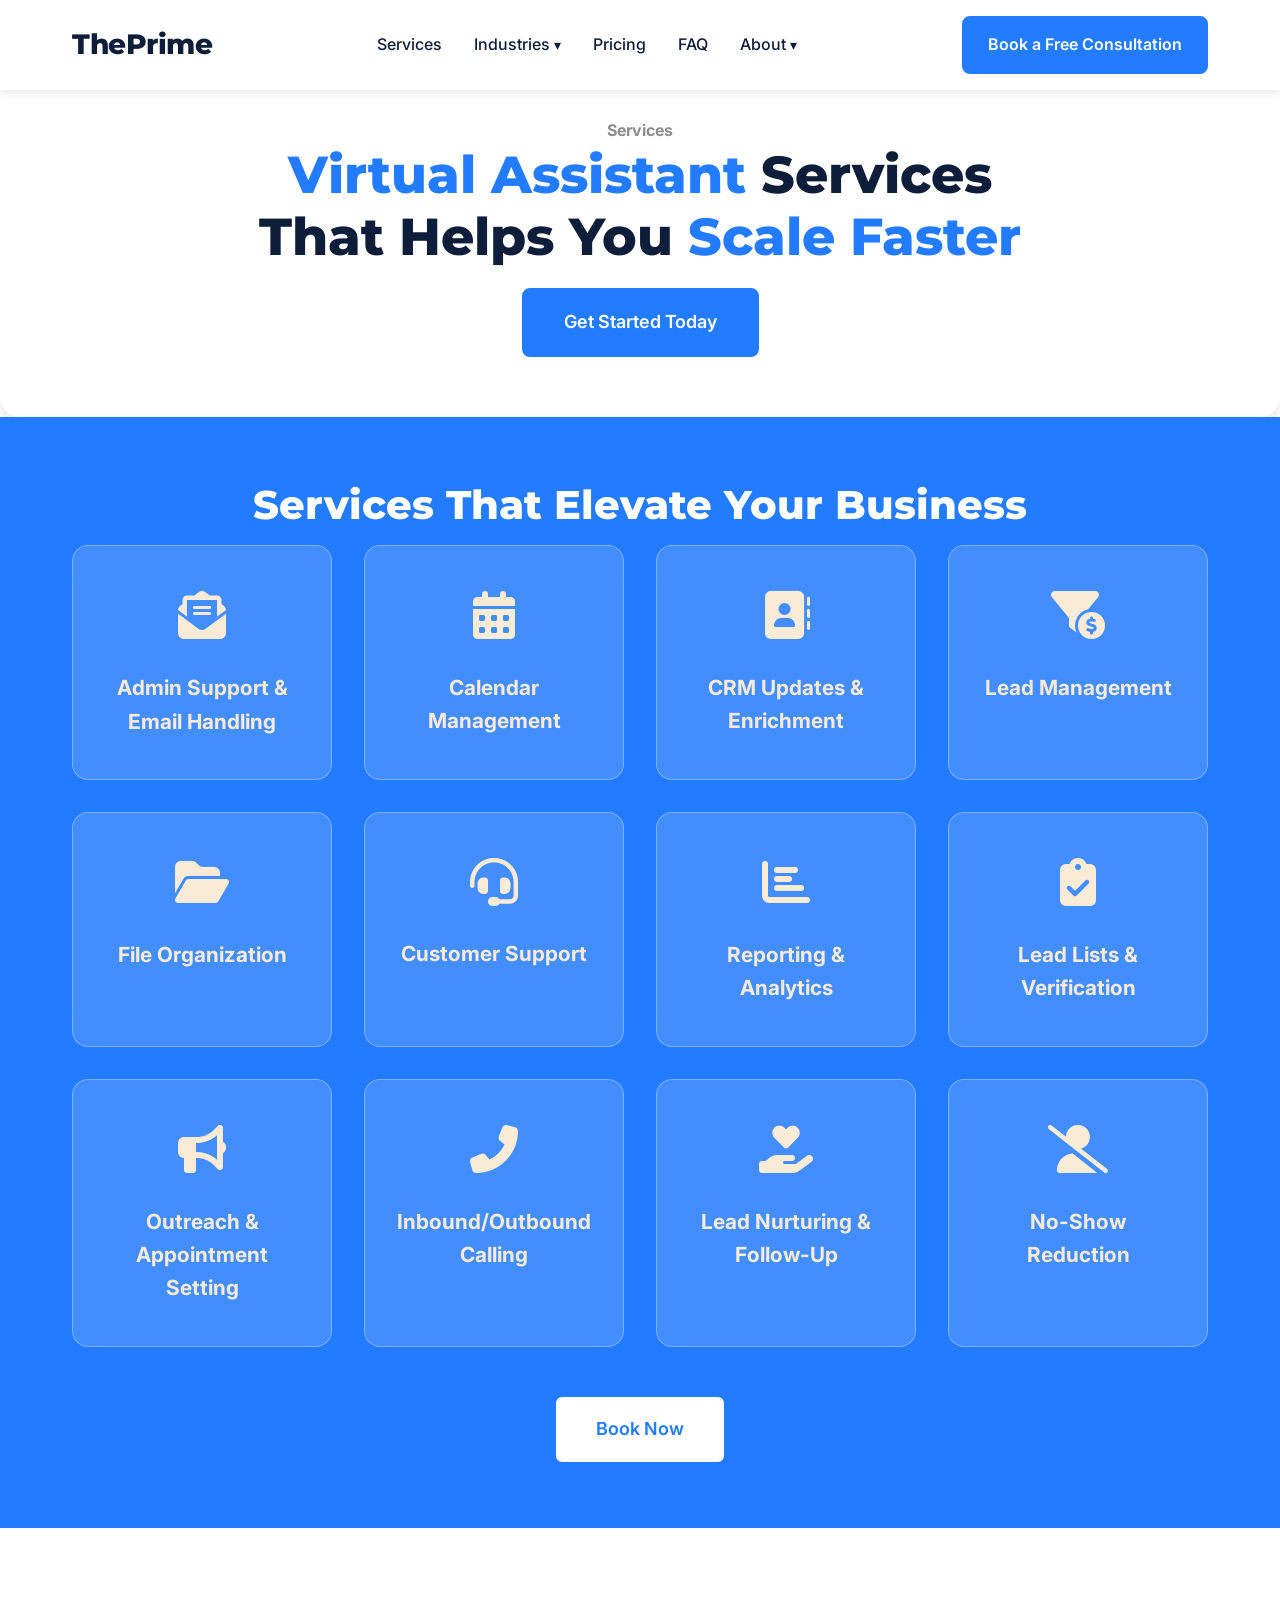
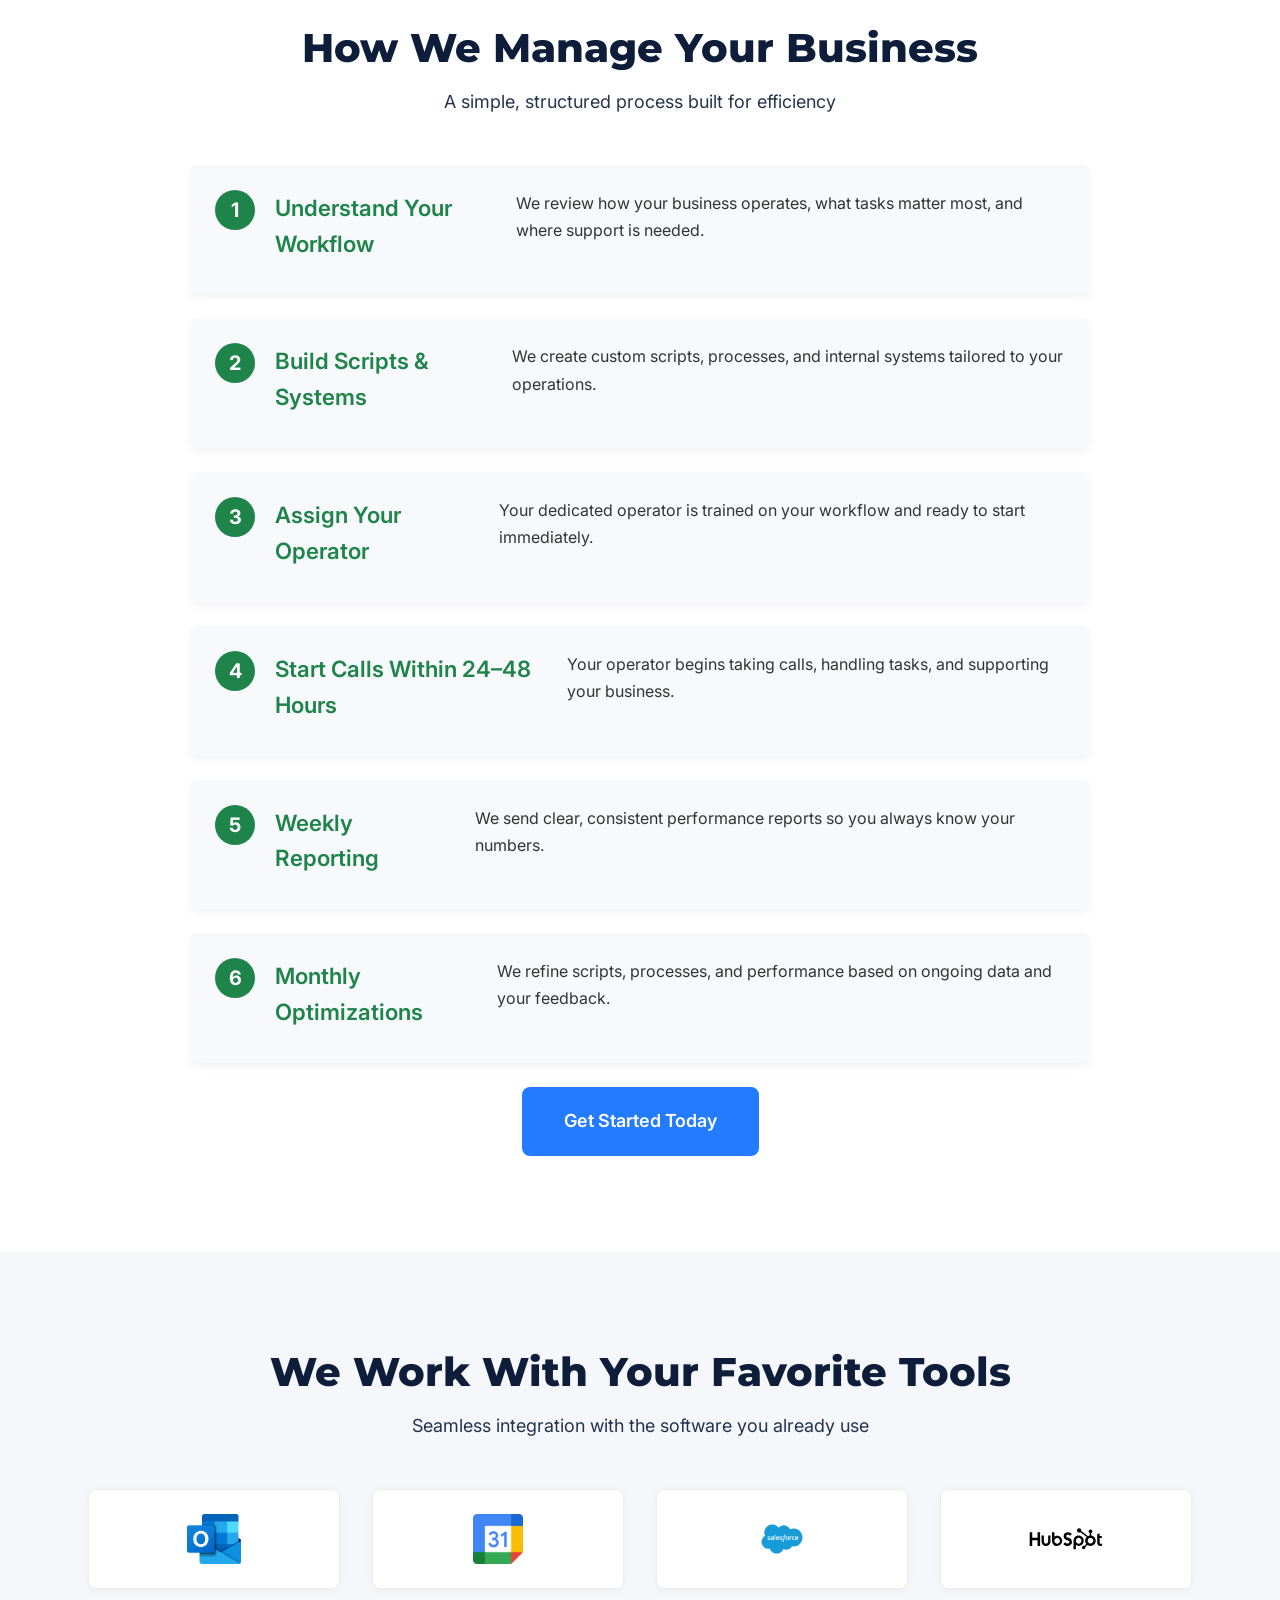
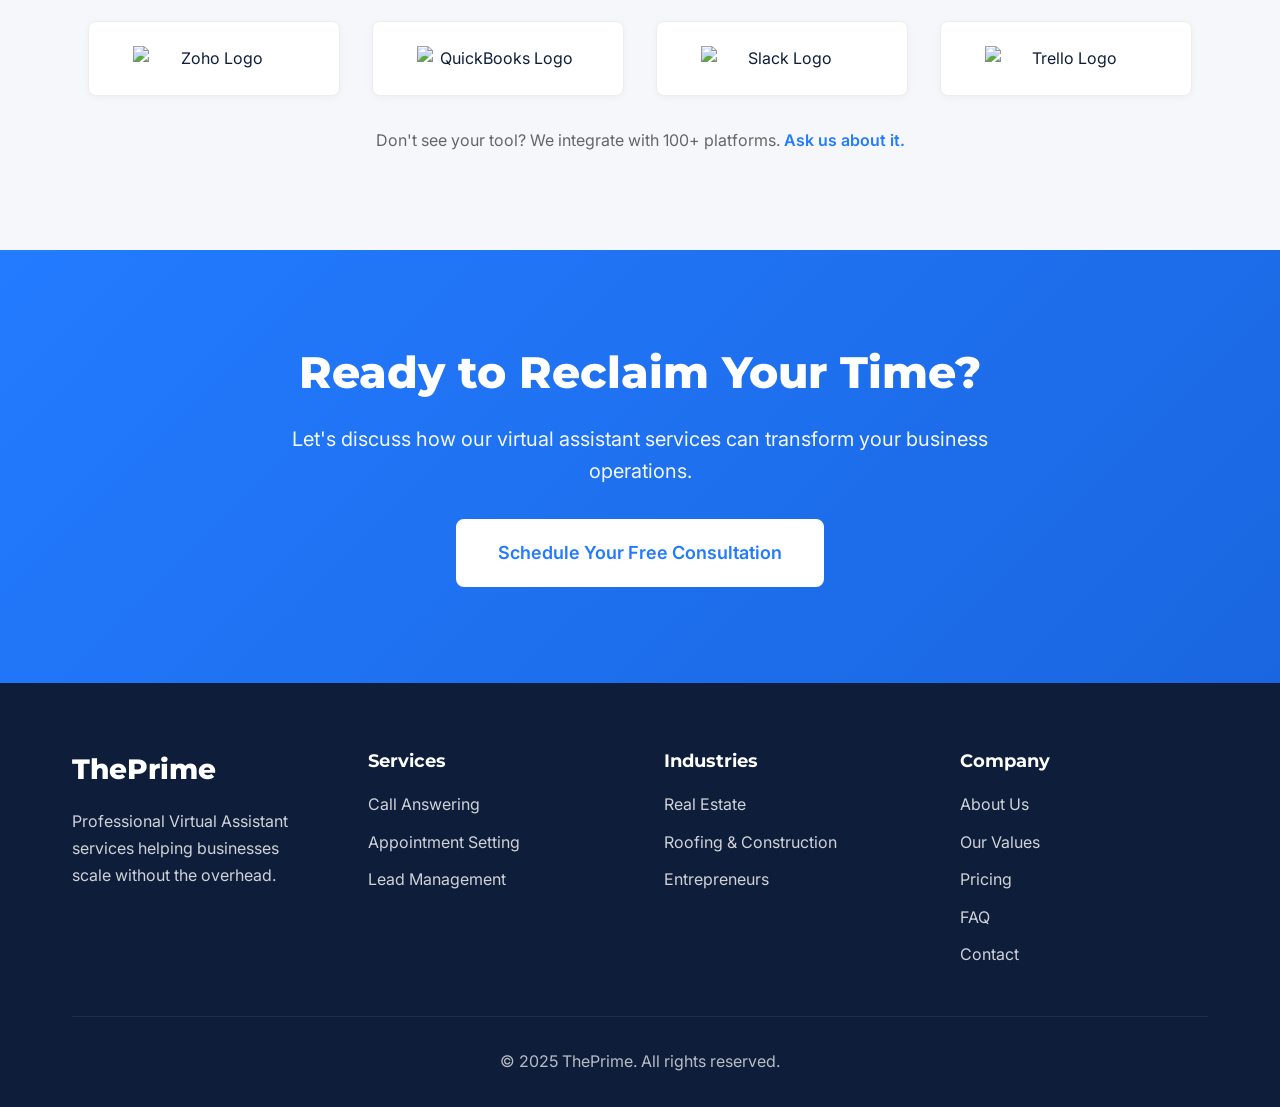
==== commit 3771a4dd: "services page done" ====
--- a/services.html
+++ b/services.html
@@ -14,7 +14,8 @@
     <link
         href="https://fonts.googleapis.com/css2?family=Montserrat:wght@700;800&family=Inter:wght@400;500;600&display=swap"
         rel="stylesheet">
-
+    <link rel="stylesheet" href="https://cdnjs.cloudflare.com/ajax/libs/font-awesome/6.5.2/css/all.min.css"
+        integrity="..." crossorigin="anonymous" referrerpolicy="no-referrer" />
     <!-- Stylesheet -->
     <link rel="stylesheet" href="styles.css">
 </head>
@@ -34,31 +35,31 @@
                             <a href="services.html" class="nav__link">Services</a>
                         </li>
                         <li class="nav__item nav__item--dropdown">
-                            <a href="industries.html" class="nav__link">Industries <span
+                            <a href="" class="nav__link">Industries <span
                                     class="dropdown-arrow">▾</span></a>
                             <ul class="dropdown__menu">
-                                <li><a href="industry-real-estate.html">Real Estate Agents</a></li>
-                                <li><a href="industry-roofing.html">Roofing and Construction</a></li>
-                                <li><a href="industry-entrepreneurs.html">Entrepreneurs</a></li>
+                                <li><a href="">Real Estate Agents</a></li>
+                                <li><a href="">Roofing and Construction</a></li>
+                                <li><a href="">Entrepreneurs</a></li>
                             </ul>
                         </li>
                         <li class="nav__item">
-                            <a href="pricing.html" class="nav__link">Pricing</a>
+                            <a href="" class="nav__link">Pricing</a>
                         </li>
                         <li class="nav__item">
-                            <a href="faq.html" class="nav__link">FAQ</a>
+                            <a href="" class="nav__link">FAQ</a>
                         </li>
                         <li class="nav__item nav__item--dropdown">
                             <a href="#" class="nav__link">About <span class="dropdown-arrow">▾</span></a>
                             <ul class="dropdown__menu">
-                                <li><a href="values.html">Our Values</a></li>
-                                <li><a href="contact.html">Contact Us</a></li>
+                                <li><a href="">Our Values</a></li>
+                                <li><a href="">Contact Us</a></li>
                             </ul>
                         </li>
                     </ul>
                 </nav>
 
-                <a href="contact.html" class="btn btn--primary header__cta">Book a Free Consultation</a>
+                <a href="" class="btn btn--primary header__cta">Book a Free Consultation</a>
 
                 <button class="mobile-menu-toggle" id="mobileMenuToggle" aria-label="Toggle menu">
                     <span></span>
@@ -72,14 +73,21 @@
     <!-- PAGE HERO -->
     <section class="page-hero">
         <div class="container">
-            <h1 class="page-hero__title">Our Services</h1>
-            <p class="page-hero__subtitle">Professional virtual assistant solutions designed to help your business scale
-                efficiently</p>
+            <h3 class="page-hero__subtitle" style="color: gray;height: auto;width: 150px; border-radius: 24px;">Services
+            </h3>
+            <h1 class="page-hero__title"><span style="color: #237BFF;">Virtual Assistant</span> Services <br> That Helps
+                You <span style="color: #237BFF;">Scale Faster</span>
+            </h1>
+        </div>
+        <div>
+            <a href="" class="btn btn--primary btn--large"
+                style="background-color: #237BFF; width: auto;height: auto;">Get Started Today</a>
+
         </div>
     </section>
 
     <!-- CORE SERVICES -->
-    <section class="section section--light">
+    <!-- <section class="section section--light">
         <div class="container">
             <div class="section__header text-center">
                 <h2 class="section__title">What We Do For You</h2>
@@ -145,51 +153,180 @@
                 </div>
             </div>
         </div>
+    </section> -->
+
+
+
+
+    <section class="services-glass" style="background-color:#237BFF">
+        <div class="glass-background-layer">
+        </div>
+
+        <div class="container text-center">
+            <h2 class="section__title" style="color: white;">
+                Services That Elevate Your Business
+            </h2>
+
+            <div class="container-glass" style="color:antiquewhite">
+
+                <div class="glass-card">
+                    <div class="glass-icon"><i class="fas fa-envelope-open-text"></i></div>
+                    <h3>Admin Support & Email Handling</h3>
+                </div>
+
+                <div class="glass-card">
+                    <div class="glass-icon"><i class="fas fa-calendar-alt"></i></div>
+                    <h3>Calendar Management</h3>
+                </div>
+
+                <div class="glass-card">
+                    <div class="glass-icon"><i class="fas fa-address-book"></i></div>
+                    <h3>CRM Updates & Enrichment</h3>
+                </div>
+
+                <div class="glass-card">
+                    <div class="glass-icon"><i class="fas fa-funnel-dollar"></i></div>
+                    <h3>Lead Management</h3>
+                </div>
+
+                <div class="glass-card">
+                    <div class="glass-icon"><i class="fas fa-folder-open"></i></div>
+                    <h3>File Organization</h3>
+                </div>
+
+                <div class="glass-card">
+                    <div class="glass-icon"><i class="fas fa-headset"></i></div>
+                    <h3>Customer Support</h3>
+                </div>
+
+                <div class="glass-card">
+                    <div class="glass-icon"><i class="fas fa-chart-bar"></i></div>
+                    <h3>Reporting & Analytics</h3>
+                </div>
+
+                <div class="glass-card">
+                    <div class="glass-icon"><i class="fas fa-clipboard-check"></i></div>
+                    <h3>Lead Lists & Verification</h3>
+                </div>
+
+                <div class="glass-card">
+                    <div class="glass-icon"><i class="fas fa-bullhorn"></i></div>
+                    <h3>Outreach & Appointment Setting</h3>
+                </div>
+
+                <div class="glass-card">
+                    <div class="glass-icon"><i class="fas fa-phone-alt"></i></div>
+                    <h3>Inbound/Outbound Calling</h3>
+                </div>
+
+                <div class="glass-card">
+                    <div class="glass-icon"><i class="fas fa-hand-holding-heart"></i></div>
+                    <h3>Lead Nurturing & Follow-Up</h3>
+                </div>
+
+                <div class="glass-card">
+                    <div class="glass-icon"><i class="fas fa-user-slash"></i></div>
+                    <h3>No-Show Reduction</h3>
+                </div>
+
+            </div>
+        </div>
+        <div class="text-center" style="margin-top: 3rem; ">
+            <a href="" class="btn btn--primary btn--large"
+                style="background-color: white;color: #237BFF;">Book Now</a>
+        </div>
     </section>
 
+
+
+
     <!-- HOW IT WORKS -->
-    <section class="section">
+    <!-- <section class="section">
+    <div class="container">
+        <div class="section__header text-center">
+            <h2 class="section__title">How It Works</h2>
+            <p class="section__subtitle">A simple four-step onboarding process</p>
+        </div>
+
+        <div class="timeline">
+            <div class="timeline-step">
+                <div class="dot"></div>
+                <h3>1. Discovery Call</h3>
+                <p>We understand your goals and requirements in a short introductory call.</p>
+            </div>
+
+            <div class="timeline-step">
+                <div class="dot"></div>
+                <h3>2. Custom Setup</h3>
+                <p>We build scripts, workflows, and prepare your VA team.</p>
+            </div>
+
+            <div class="timeline-step">
+                <div class="dot"></div>
+                <h3>3. Go Live</h3>
+                <p>Your support team starts handling tasks within 48 hours.</p>
+            </div>
+
+            <div class="timeline-step">
+                <div class="dot"></div>
+                <h3>4. Optimization</h3>
+                <p>We refine everything based on your feedback and data.</p>
+            </div>
+        </div>
+
+        <div class="text-center" style="margin-top: 3rem;">
+            <a href="contact.html" class="btn btn--primary btn--large">Get Started Today</a>
+        </div>
+    </div>
+</section> -->
+    <section class="section" aria-label="Business Management Process">
         <div class="container">
             <div class="section__header text-center">
-                <h2 class="section__title">How It Works</h2>
-                <p class="section__subtitle">Getting started is simple and seamless</p>
-            </div>
-
-            <div class="process-steps">
-                <div class="process-step">
-                    <div class="process-step__number">1</div>
-                    <h3 class="process-step__title">Discovery Call</h3>
-                    <p class="process-step__text">We learn about your business, your needs, and your goals. This
-                        15-minute call helps us understand how to best support you.</p>
-                </div>
-
-                <div class="process-step">
-                    <div class="process-step__number">2</div>
-                    <h3 class="process-step__title">Custom Setup</h3>
-                    <p class="process-step__text">We create custom scripts, integrate with your tools, and train our
-                        team on your specific processes and preferences.</p>
-                </div>
-
-                <div class="process-step">
-                    <div class="process-step__number">3</div>
-                    <h3 class="process-step__title">Go Live</h3>
-                    <p class="process-step__text">Within 48 hours, your dedicated virtual assistant team is live and
-                        handling calls, appointments, and admin work.</p>
-                </div>
-
-                <div class="process-step">
-                    <div class="process-step__number">4</div>
-                    <h3 class="process-step__title">Ongoing Optimization</h3>
-                    <p class="process-step__text">We continuously refine our approach based on your feedback and
-                        performance data to maximize results.</p>
-                </div>
-            </div>
-
-            <div class="text-center" style="margin-top: 3rem;">
-                <a href="contact.html" class="btn btn--primary btn--large">Get Started Today</a>
+                <h2 class="section__title">How We Manage Your Business</h2>
+                <p class="section__subtitle">A simple, structured process built for efficiency</p>
+            </div>
+
+            <ol class="timeline">
+                <li class="timeline-step">
+                    <div class="dot"></div>
+                    <h3>Understand Your Workflow</h3>
+                    <p>We review how your business operates, what tasks matter most, and where support is needed.</p>
+                </li>
+                <li class="timeline-step">
+                    <div class="dot"></div>
+                    <h3>Build Scripts & Systems</h3>
+                    <p>We create custom scripts, processes, and internal systems tailored to your operations.</p>
+                </li>
+                <li class="timeline-step">
+                    <div class="dot"></div>
+                    <h3>Assign Your Operator</h3>
+                    <p>Your dedicated operator is trained on your workflow and ready to start immediately.</p>
+                </li>
+                <li class="timeline-step">
+                    <div class="dot"></div>
+                    <h3>Start Calls Within 24–48 Hours</h3>
+                    <p>Your operator begins taking calls, handling tasks, and supporting your business.</p>
+                </li>
+                <li class="timeline-step">
+                    <div class="dot"></div>
+                    <h3>Weekly Reporting</h3>
+                    <p>We send clear, consistent performance reports so you always know your numbers.</p>
+                </li>
+                <li class="timeline-step">
+                    <div class="dot"></div>
+                    <h3>Monthly Optimizations</h3>
+                    <p>We refine scripts, processes, and performance based on ongoing data and your feedback.</p>
+                </li>
+            </ol>
+
+            <div class="text-center mt-12">
+                <a href="" class="btn btn--primary btn--large" role="button"
+                    aria-label="Get Started Today">Get Started Today</a>
             </div>
         </div>
     </section>
+
+
 
     <!-- INTEGRATIONS -->
     <section class="section section--light">
@@ -199,36 +336,36 @@
                 <p class="section__subtitle">Seamless integration with the software you already use</p>
             </div>
 
-            <div class="logo-grid">
-                <div class="logo-grid__item">
-                    <p class="logo-grid__text">Google Calendar</p>
-                </div>
-                <div class="logo-grid__item">
-                    <p class="logo-grid__text">Outlook</p>
-                </div>
-                <div class="logo-grid__item">
-                    <p class="logo-grid__text">Salesforce</p>
-                </div>
-                <div class="logo-grid__item">
-                    <p class="logo-grid__text">HubSpot</p>
-                </div>
-                <div class="logo-grid__item">
-                    <p class="logo-grid__text">Calendly</p>
-                </div>
-                <div class="logo-grid__item">
-                    <p class="logo-grid__text">Zoom</p>
-                </div>
-                <div class="logo-grid__item">
-                    <p class="logo-grid__text">Slack</p>
-                </div>
-                <div class="logo-grid__item">
-                    <p class="logo-grid__text">Monday.com</p>
+            <div class="logo-grid-responsive">
+                <div class="logo-grid__item">
+                    <img src="assets/images/integrations/outlook.png" alt="Outlook Logo" class="logo-grid__image">
+                </div>
+                <div class="logo-grid__item">
+                    <img src="assets/images/integrations/googlecalender.png" alt="Google Calendar Logo"
+                        class="logo-grid__image">
+                </div>
+                <div class="logo-grid__item">
+                <img src="assets/images/integrations/salesforce.png" alt="Salesforce Logo" class="logo-grid__image">                 </div>
+                <div class="logo-grid__item">
+                <img src="assets/images/integrations/hubspot.svg" alt="HubSpot Logo" class="logo-grid__image">                </div>
+                <div class="logo-grid__item">
+                    <img src="assets/images/integrations/zoho.png" alt="Zoho Logo" class="logo-grid__image">
+                </div>
+                <div class="logo-grid__item">
+                    <img src="assets/images/integrations/quickbooks.png" alt="QuickBooks Logo"
+                        class="logo-grid__image">
+                </div>
+                <div class="logo-grid__item">
+                    <img src="assets/images/integrations/slack.png" alt="Slack Logo" class="logo-grid__image">
+                </div>
+                <div class="logo-grid__item">
+                    <img src="assets/images/integrations/trello.png" alt="Trello Logo" class="logo-grid__image">
                 </div>
             </div>
 
             <div class="text-center" style="margin-top: 2rem;">
                 <p style="color: #666; font-size: 1rem;">Don't see your tool? We integrate with 100+ platforms. <a
-                        href="contact.html" style="color: #237BFF; font-weight: 600;">Ask us about it.</a></p>
+                        href="" style="color: #237BFF; font-weight: 600;">Ask us about it.</a></p>
             </div>
         </div>
     </section>
@@ -240,7 +377,7 @@
                 <h2 class="cta-box__title">Ready to Reclaim Your Time?</h2>
                 <p class="cta-box__text">Let's discuss how our virtual assistant services can transform your business
                     operations.</p>
-                <a href="contact.html" class="btn btn--primary btn--large">Schedule Your Free Consultation</a>
+                <a href="" class="btn btn--primary btn--large">Schedule Your Free Consultation</a>
             </div>
         </div>
     </section>
@@ -267,20 +404,20 @@
                 <div class="footer__column">
                     <h4 class="footer__title">Industries</h4>
                     <ul class="footer__links">
-                        <li><a href="industry-real-estate.html">Real Estate</a></li>
-                        <li><a href="industry-roofing.html">Roofing & Construction</a></li>
-                        <li><a href="industry-entrepreneurs.html">Entrepreneurs</a></li>
+                        <li><a href="">Real Estate</a></li>
+                        <li><a href="">Roofing & Construction</a></li>
+                        <li><a href="">Entrepreneurs</a></li>
                     </ul>
                 </div>
 
                 <div class="footer__column">
                     <h4 class="footer__title">Company</h4>
                     <ul class="footer__links">
-                        <li><a href="about.html">About Us</a></li>
-                        <li><a href="values.html">Our Values</a></li>
-                        <li><a href="pricing.html">Pricing</a></li>
-                        <li><a href="faq.html">FAQ</a></li>
-                        <li><a href="contact.html">Contact</a></li>
+                        <li><a href="">About Us</a></li>
+                        <li><a href="">Our Values</a></li>
+                        <li><a href="">Pricing</a></li>
+                        <li><a href="">FAQ</a></li>
+                        <li><a href="">Contact</a></li>
                     </ul>
                 </div>
             </div>
--- a/styles.css
+++ b/styles.css
@@ -426,7 +426,8 @@
    STATS SECTION
    =================================== */
 .stats-split {
-  padding: 90px 0;
+  padding: 90px 1rem; /* add horizontal padding for small screens */
+  background: #f9f9f9;
 }
 
 .split-grid {
@@ -439,6 +440,13 @@
 .split-left h2 {
   font-size: 2.5rem;
   margin-bottom: 1rem;
+  line-height: 1.2;
+}
+
+.split-left p {
+  font-size: 1.1rem;
+  color: #555;
+  line-height: 1.6;
 }
 
 .split-right {
@@ -470,6 +478,42 @@
   font-weight: 600;
 }
 
+/* ----- Responsive Breakpoints ----- */
+
+/* Tablets */
+@media (max-width: 1024px) {
+  .split-grid {
+    grid-template-columns: 1fr; /* stack sections */
+    gap: 2rem;
+  }
+  .split-right {
+    grid-template-columns: repeat(2, 1fr);
+  }
+  .split-left h2 {
+    font-size: 2rem;
+  }
+}
+
+/* Mobile */
+@media (max-width: 640px) {
+  .split-right {
+    grid-template-columns: 1fr; /* stack cards vertically */
+    gap: 1rem;
+  }
+  .split-left h2 {
+    font-size: 1.75rem;
+  }
+  .split-left p {
+    font-size: 1rem;
+  }
+  .split-card {
+    padding: 1.5rem;
+  }
+  .split-card strong {
+    font-size: 1.8rem;
+  }
+}
+
 
 
 
@@ -551,6 +595,62 @@
     line-height: 1.7;
     color: #555;
 }
+
+
+
+
+.services-glass {
+    padding: 4rem 0;
+}
+
+.container-glass {
+    display: grid;
+    grid-template-columns: repeat(auto-fit, minmax(260px, 1fr));
+    gap: 2rem;
+}
+
+.glass-card {
+    backdrop-filter: blur(14px);
+    background: rgba(255, 255, 255, 0.15);
+    border-radius: 16px;
+    padding: 2rem;
+    text-align: center;
+    border: 1px solid rgba(255, 255, 255, 0.3);
+}
+.glass-card:hover {
+   /* Make the card slightly more opaque (less transparent) */
+    background: rgba(255, 255, 255, 0.25); /* Increased opacity from 0.15 to 0.25 */
+    
+    /* Lift the card slightly for a 3D effect */
+    
+    /* Enhance the shadow for more depth when lifted */
+    box-shadow: 0 10px 30px rgba(0, 0, 0, 0.2);
+    
+    /* Optional: Slightly reduce the blur on hover (can make text sharper) */
+    backdrop-filter: blur(20px);
+    -webkit-backdrop-filter: blur(12px);
+}
+
+.glass-icon {
+    font-size: 3rem;
+    margin-bottom: 1rem;
+}
+
+.glass-card h3 {
+    font-size: 1.3rem;
+    margin-bottom: 0.6rem;
+}
+
+.glass-card p {
+    font-size: 0.95rem;
+    color: #f1f1f1;
+}
+
+
+
+
+
+
 
 /* ===================================
    INDUSTRIES SLIDER
@@ -981,27 +1081,31 @@
    PAGE HERO (for internal pages)
    =================================== */
 .page-hero {
-    background: linear-gradient(135deg, var(--navy-blue) 0%, var(--gradient-end) 100%);
-    color: var(--white);
-    padding: 8rem 0 4rem;
+    background: white;
+    color: var(--navy-blue);
+    padding: 3rem 0 3.5rem;
     margin-top: 70px;
     text-align: center;
+    border-bottom: 4px solid var(--white);
+    border-radius: 0 0 20px 20px;
+    box-shadow: 0 4px 10px rgba(0, 0, 0, 0.1);
 }
 
 .page-hero__title {
     font-family: var(--font-heading);
-    font-size: 3rem;
+    font-size: 3.25rem;
     font-weight: 800;
-    margin-bottom: 1rem;
+    margin-bottom: 1.25rem;
+    line-height: 1.2;
 }
 
 .page-hero__subtitle {
-    font-size: 1.25rem;
-    max-width: 700px;
+    font-size: 1rem;
+    max-width: 750px;
     margin: 0 auto;
     opacity: 0.9;
-}
-
+    line-height: 1.6;
+}
 /* ===================================
    FEATURE GRID
    =================================== */
@@ -1116,7 +1220,7 @@
 /* ===================================
    PROCESS STEPS
    =================================== */
-.process-steps {
+/* .process-steps {
     display: grid;
     grid-template-columns: repeat(auto-fit, minmax(250px, 1fr));
     gap: 2rem;
@@ -1157,36 +1261,162 @@
 .process-step__text {
     color: #555;
     line-height: 1.7;
+} */
+/* Placeholder Variables (Must be defined) */
+/* Placeholder Variables (Must be defined) */
+:root {
+    --accent-color: #1e8449; /* E.g., a corporate green */
+    --step-bg-color: #f7f9fc;
+    --text-color-dark: #333;
+}
+
+.timeline {
+    position: relative;
+    padding-left: 0; /* Remove padding */
+    max-width: 900px;
+    margin: 0 auto;
+    list-style: none; /* Remove default list style */
+}
+
+.timeline:before {
+    /* Remove vertical line */
+    content: none;
+}
+
+.timeline-step {
+    margin-bottom: 1.5rem;
+    padding: 25px;
+    background: var(--step-bg-color);
+    border-radius: 8px;
+    display: flex; /* Use flexbox for step number/icon */
+    align-items: flex-start;
+    gap: 20px;
+    box-shadow: 0 4px 10px rgba(0, 0, 0, 0.05);
+    transition: background 0.3s, transform 0.3s;
+    animation: none;
+}
+
+.timeline-step:hover {
+    background: white;
+    transform: translateY(-3px);
+    box-shadow: 0 6px 15px rgba(0, 0, 0, 0.1);
+}
+
+.timeline-step .dot {
+    /* The dot is now the Step Number/Icon */
+    flex-shrink: 0;
+    width: 40px;
+    height: 40px;
+    background: var(--accent-color);
+    color: white;
+    border-radius: 50%;
+    display: flex;
+    justify-content: center;
+    align-items: center;
+    font-size: 1.25rem;
+    font-weight: 700;
+    /* Use the CSS counter to display the step number */
+    content: counter(step-counter);
+    counter-increment: step-counter;
+}
+
+/* Set up the counter on the parent list */
+.timeline {
+    counter-reset: step-counter;
+}
+
+/* HTML adjustment: Move step number to CSS using counters */
+.timeline-step .dot:before {
+    content: counter(step-counter);
+}
+/* You can remove the empty <div class="dot"></div> from the HTML if you use :before on .timeline-step, 
+   or keep it and style it as the step number as done here. */
+
+.timeline-step h3 {
+    font-size: 1.4rem;
+    font-weight: 600;
+    color: var(--accent-color);
+    margin-bottom: 0.5rem;
+}
+
+.timeline-step p {
+    color: var(--text-color-dark);
+    line-height: 1.7;
+}
+
+/* Responsive (Ensure good stacking on mobile) */
+@media (max-width: 640px) {
+    .timeline-step {
+        padding: 20px;
+        gap: 15px;
+    }
+    .timeline-step .dot {
+        width: 35px;
+        height: 35px;
+        font-size: 1.1rem;
+    }
 }
 
 /* ===================================
    LOGO GRID
    =================================== */
-.logo-grid {
+/* Placeholder Variables (Must be defined elsewhere) */
+:root {
+    --white: #ffffff;
+    --spacing-lg: 3rem;
+    --transition-normal: 0.3s ease;
+}
+
+.logo-grid-responsive {
     display: grid;
-    grid-template-columns: repeat(auto-fit, minmax(150px, 1fr));
+    /* Default: 4 columns for large screens */
+    grid-template-columns: repeat(4, 1fr); 
     gap: 2rem;
     align-items: center;
     margin-top: var(--spacing-lg);
+    padding: 0 1rem; /* Added padding to prevent logos touching screen edges on small devices */
 }
 
 .logo-grid__item {
     text-align: center;
     padding: 1.5rem;
     background-color: var(--white);
+    border: 1px solid #eee; /* Added a subtle border for extra definition */
     border-radius: 8px;
-    box-shadow: 0 2px 10px rgba(0, 0, 0, 0.05);
+    box-shadow: 0 2px 8px rgba(0, 0, 0, 0.04);
     transition: var(--transition-normal);
+    /* Ensure items have a fixed aspect ratio or height if needed, but not strictly required here. */
+}
+
+.logo-grid__item img {
+    /* Critical style to make the logos scale and fit */
+    display: block;
+    max-width: 80%; /* Ensure logo is not too wide */
+    max-height: 50px; /* Optional: Set a max height for consistent visual size */
+    height: auto;
+    width: auto;
+    margin: 0 auto; /* Center the image */
+    object-fit: contain; /* Ensure the image scales without being cropped */
+    transition: all 0.3s;
 }
 
 .logo-grid__item:hover {
     transform: translateY(-5px);
-    box-shadow: 0 5px 20px rgba(0, 0, 0, 0.1);
-}
-
-.logo-grid__text {
-    font-weight: 600;
-    color: var(--navy-blue);
+    box-shadow: 0 8px 20px rgba(0, 0, 0, 0.1);
+}
+
+.logo-grid__item:hover img {
+    filter: grayscale(0%); /* Optional: Restore color on hover */
+    opacity: 1;
+}
+
+/* 💻 Responsive Breakpoint for Smaller Screens */
+@media (max-width: 768px) {
+    .logo-grid-responsive {
+        /* On screens up to 768px wide, switch to 2 columns */
+        grid-template-columns: repeat(2, 1fr);
+        gap: 1.5rem;
+    }
 }
 
 /* ===================================
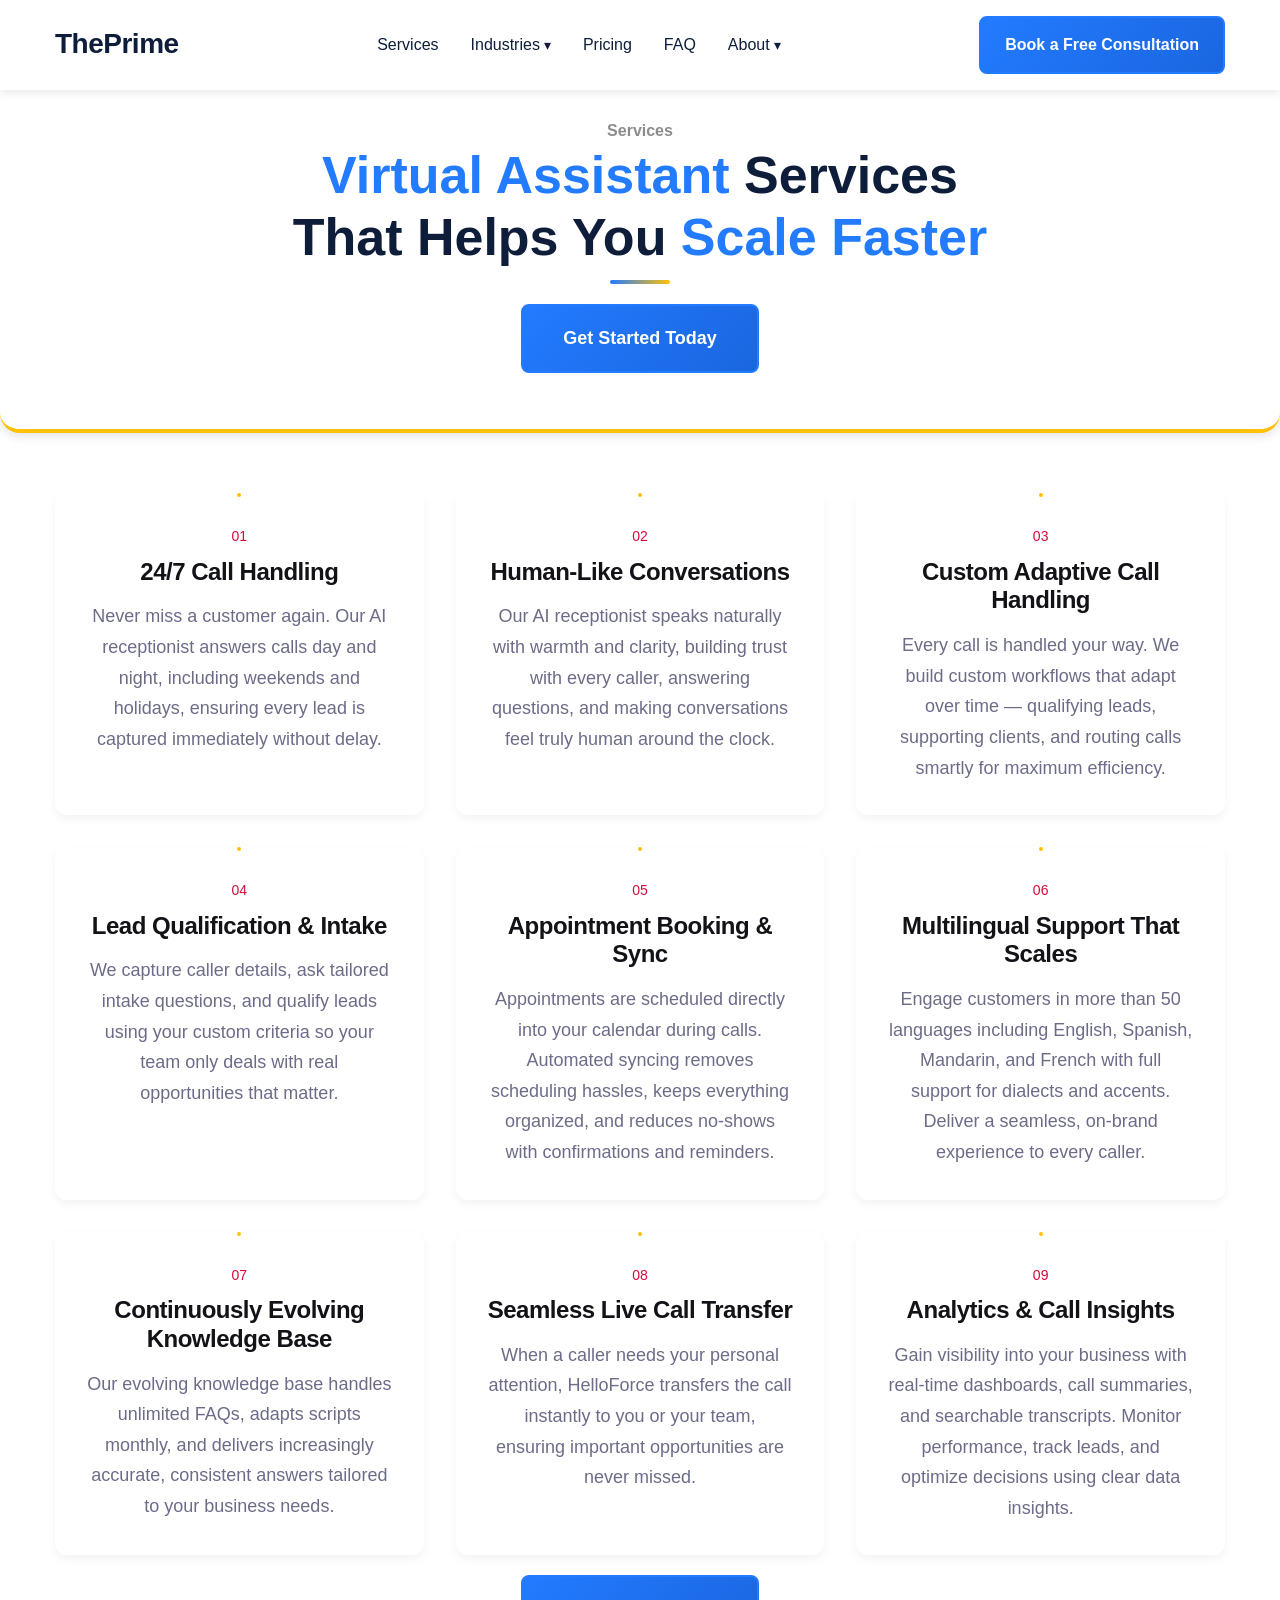
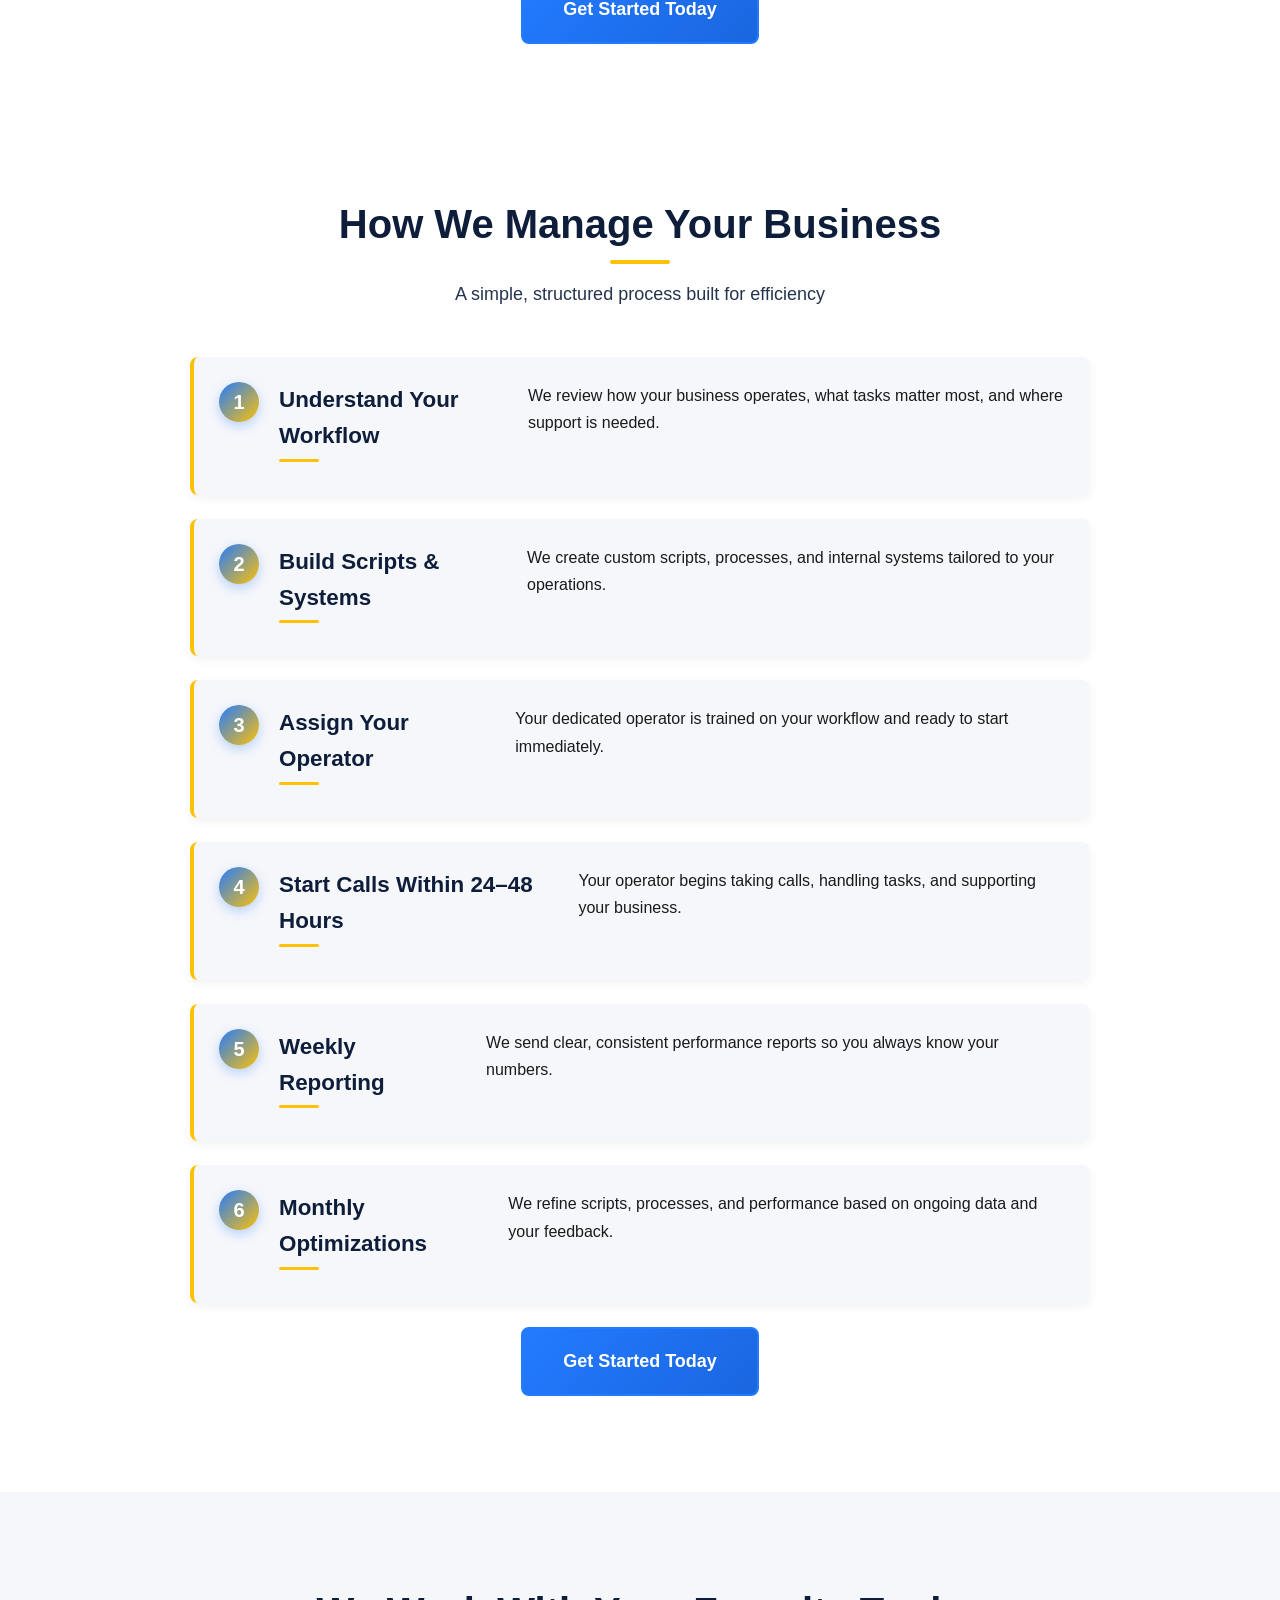
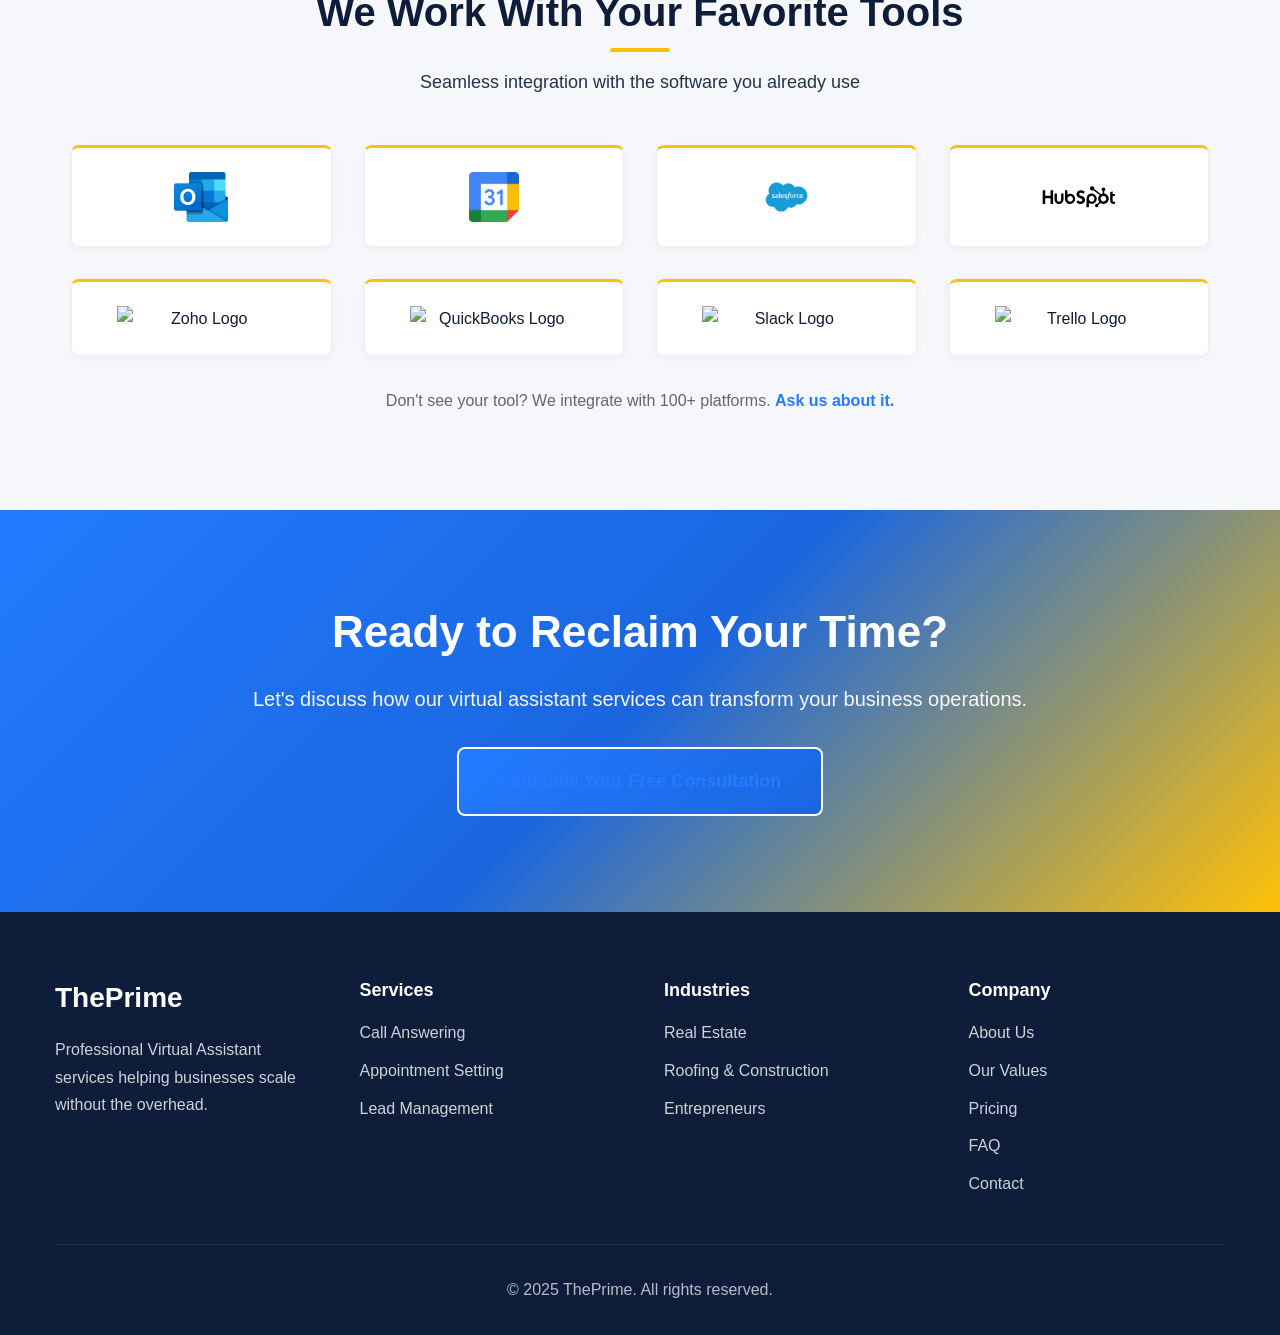
==== commit d7dfbc8e: "contact page added" ====
--- a/services.html
+++ b/services.html
@@ -53,7 +53,7 @@
                             <a href="#" class="nav__link">About <span class="dropdown-arrow">▾</span></a>
                             <ul class="dropdown__menu">
                                 <li><a href="">Our Values</a></li>
-                                <li><a href="">Contact Us</a></li>
+                                <li><a href="contact1.html">Contact Us</a></li>
                             </ul>
                         </li>
                     </ul>
@@ -158,7 +158,7 @@
 
 
 
-    <section class="services-glass" style="background-color:#237BFF">
+    <!-- <section class="services-glass" style="background-color:#237BFF">
         <div class="glass-background-layer">
         </div>
 
@@ -235,10 +235,112 @@
             <a href="" class="btn btn--primary btn--large"
                 style="background-color: white;color: #237BFF;">Book Now</a>
         </div>
-    </section>
-
-
-
+    </section> -->
+
+
+<section class="features-section">
+    <div class="container">
+        <div class="feature-grid">
+            
+            <div class="feature-item">
+                <div class="feature-number">
+                    <h5>01</h5>
+                </div>
+                <div class="feature-content">
+                    <h4>24/7 Call Handling</h4>
+                    <p>Never miss a customer again. Our AI receptionist answers calls day and night, including weekends and holidays, ensuring every lead is captured immediately without delay.</p>
+                </div>
+            </div>
+
+            <div class="feature-item">
+                <div class="feature-number">
+                    <h5>02</h5>
+                </div>
+                <div class="feature-content">
+                    <h4>Human-Like Conversations</h4>
+                    <p>Our AI receptionist speaks naturally with warmth and clarity, building trust with every caller, answering questions, and making conversations feel truly human around the clock.</p>
+                </div>
+            </div>
+
+            <div class="feature-item">
+                <div class="feature-number">
+                    <h5>03</h5>
+                </div>
+                <div class="feature-content">
+                    <h4>Custom Adaptive Call Handling</h4>
+                    <p>Every call is handled your way. We build custom workflows that adapt over time — qualifying leads, supporting clients, and routing calls smartly for maximum efficiency.</p>
+                </div>
+            </div>
+
+            <div class="feature-item">
+                <div class="feature-number">
+                    <h5>04</h5>
+                </div>
+                <div class="feature-content">
+                    <h4>Lead Qualification & Intake</h4>
+                    <p>We capture caller details, ask tailored intake questions, and qualify leads using your custom criteria so your team only deals with real opportunities that matter.</p>
+                </div>
+            </div>
+
+            <div class="feature-item">
+                <div class="feature-number">
+                    <h5>05</h5>
+                </div>
+                <div class="feature-content">
+                    <h4>Appointment Booking & Sync</h4>
+                    <p>Appointments are scheduled directly into your calendar during calls. Automated syncing removes scheduling hassles, keeps everything organized, and reduces no-shows with confirmations and reminders.</p>
+                </div>
+            </div>
+
+            <div class="feature-item">
+                <div class="feature-number">
+                    <h5>06</h5>
+                </div>
+                <div class="feature-content">
+                    <h4>Multilingual Support That Scales</h4>
+                    <p>Engage customers in more than 50 languages including English, Spanish, Mandarin, and French with full support for dialects and accents. Deliver a seamless, on-brand experience to every caller.</p>
+                </div>
+            </div>
+
+            <div class="feature-item">
+                <div class="feature-number">
+                    <h5>07</h5>
+                </div>
+                <div class="feature-content">
+                    <h4>Continuously Evolving Knowledge Base</h4>
+                    <p>Our evolving knowledge base handles unlimited FAQs, adapts scripts monthly, and delivers increasingly accurate, consistent answers tailored to your business needs.</p>
+                </div>
+            </div>
+
+            <div class="feature-item">
+                <div class="feature-number">
+                    <h5>08</h5>
+                </div>
+                <div class="feature-content">
+                    <h4>Seamless Live Call Transfer</h4>
+                    <p>When a caller needs your personal attention, HelloForce transfers the call instantly to you or your team, ensuring important opportunities are never missed.</p>
+                </div>
+            </div>
+            
+            <div class="feature-item white-bg">
+                <div class="feature-number">
+                    <h5>09</h5>
+                </div>
+                <div class="feature-content">
+                    <h4>Analytics & Call Insights</h4>
+                    <p>Gain visibility into your business with real-time dashboards, call summaries, and searchable transcripts. Monitor performance, track leads, and optimize decisions using clear data insights.</p>
+                </div>
+            </div>
+
+        </div>
+        
+       
+    </div>
+    <div class="text-center " style="margin-top: 20px;">
+                <a href="" class="btn btn--primary btn--large" role="button"
+                    aria-label="Get Started Today">Get Started Today</a>
+            </div>
+</section>
 
     <!-- HOW IT WORKS -->
     <!-- <section class="section">
--- a/styles.css
+++ b/styles.css
@@ -14,10 +14,17 @@
     --white: #FFFFFF;
     --light-grey: #F6F7FB;
     
+    /* New Color Theme */
+    --warm-yellow: #FFC107;
+    --dark-charcoal: #1A1A1A;
+    --deep-red: #E53935;
+    --soft-yellow: #FFF9E5;
+    
     /* Additional Colors */
     --dark-overlay: rgba(14, 30, 58, 0.85);
     --gradient-start: #0E1E3A;
     --gradient-end: #1a3a5c;
+    --gradient-blue-yellow: linear-gradient(135deg, #237BFF 0%, #FFC107 100%);
     
     /* Typography */
     --font-heading: 'Montserrat', sans-serif;
@@ -97,6 +104,10 @@
     color: var(--white);
 }
 
+.section--soft-yellow {
+    background-color: var(--soft-yellow);
+}
+
 .section__header {
     margin-bottom: var(--spacing-lg);
 }
@@ -107,6 +118,20 @@
     font-weight: 800;
     margin-bottom: var(--spacing-sm);
     line-height: 1.2;
+    position: relative;
+    padding-bottom: 1rem;
+}
+
+.section__title::after {
+    content: '';
+    position: absolute;
+    bottom: 0;
+    left: 50%;
+    transform: translateX(-50%);
+    width: 60px;
+    height: 4px;
+    background-color: var(--warm-yellow);
+    border-radius: 2px;
 }
 
 .section__subtitle {
@@ -136,11 +161,12 @@
     background-color: var(--electric-blue);
     color: var(--white);
     border-color: var(--electric-blue);
+    background: linear-gradient(135deg, var(--electric-blue) 0%, #1a66e0 100%);
 }
 
 .btn--primary:hover {
-    background-color: #1a66e0;
-    border-color: #1a66e0;
+    background: linear-gradient(135deg, #1a66e0 0%, var(--warm-yellow) 100%);
+    border-color: var(--warm-yellow);
     transform: translateY(-2px);
     box-shadow: 0 10px 25px rgba(35, 123, 255, 0.3);
 }
@@ -517,6 +543,171 @@
 
 
 
+/* feature section new  */
+
+/* --- CSS VARIABLES (Based on Framer Styles) --- */
+:root {
+    --primary-color: rgb(213, 11, 62); /* Framer's Red/Pink accent color */
+    --text-dark: rgb(18, 18, 23); /* Heading/Title color */
+    --text-muted: rgb(108, 108, 137); /* Paragraph text color */
+    --button-bg: rgb(255, 84, 34); /* Button primary color (Orange) */
+    --button-shadow-color: rgb(217, 165, 43); /* Button secondary color (Yellow/Gold) */
+    --bg-white: rgb(255, 255, 255);
+    
+    /* Font definitions (Placeholders for custom fonts) */
+    /* Note: You must link these fonts in your project for them to work */
+    --font-heading: 'Circular Pro Book', sans-serif; 
+    --font-body: 'Inter Regular', sans-serif;
+    --font-medium: 'Inter Medium', sans-serif;
+}
+
+/* --- Layout Container --- */
+.features-section {
+    padding: 60px 0;
+    font-family: var(--font-body);
+}
+
+.container {
+    max-width: 1200px;
+    margin: 0 auto;
+    padding: 0 15px;
+}
+
+/* --- Feature Grid --- */
+.feature-grid {
+    display: grid;
+    /* 3 columns on desktop, adapts to 2 or 1 column on smaller screens */
+    grid-template-columns: repeat(auto-fit, minmax(280px, 1fr));
+    gap: 30px;
+}
+
+/* --- Feature Item Styling --- */
+.feature-item {
+    padding: 40px 30px;
+    border-radius: 12px;
+    background-color: var(--bg-white);
+    box-shadow: 0 4px 10px rgba(0, 0, 0, 0.05);
+    display: flex;
+    flex-direction: column;
+    /* Framer structure had items 1-3, 5-6, and 9 with white background, 4, 7, 8 implied a different background color, 
+       but for simplicity and based on the provided style properties, we keep it white by default. */
+}
+
+.feature-item:hover {
+    box-shadow: 0 8px 20px rgba(0, 0, 0, 0.1);
+    transform: translateY(-5px);
+    transition: all 0.3s ease;
+    /* light bg bg color */
+    background-color: var(--bg-white)/2;
+    /* Framer structure had items 1-3, 5-6, and 9 with white background, 4, 7, 8 implied a different background color, 
+       but for simplicity and based on the provided style properties, we keep it white by default. */
+}
+/* --- Feature Number (01, 02, etc.) --- */
+.feature-number h5 {
+    font-family: var(--font-medium);
+    font-size: 14px; /* ~0.88rem */
+    font-weight: 500;
+    line-height: 1.6em;
+    color: var(--primary-color);
+    margin: 0 0 10px 0;
+}
+
+/* --- Feature Title (h4) --- */
+.feature-content h4 {
+    font-family: var(--font-heading);
+    font-size: 24px;
+    letter-spacing: -0.48px;
+    line-height: 28.8px;
+    color: var(--text-dark);
+    margin: 0 0 15px 0;
+}
+
+/* --- Feature Description (p) --- */
+.feature-content p {
+    font-family: var(--font-body);
+    font-size: 18px;
+    letter-spacing: 0px;
+    line-height: 30.6px;
+    color: var(--text-muted);
+    margin: 0;
+}
+
+
+/* --- Call-to-Action Button Styling --- */
+.cta-container {
+    margin-top: 50px;
+    text-align: center;
+}
+
+.cta-button {
+    /* Base style for the button element */
+    display: inline-flex;
+    align-items: center;
+    text-decoration: none;
+    padding: 10px; /* Base padding for the whole link wrapper */
+    border-radius: 40px;
+    background-color: var(--button-shadow-color); /* Yellow/Gold shadow background */
+    box-shadow: none;
+    transition: transform 0.2s ease-out;
+}
+
+.cta-button:hover {
+    transform: translateY(-2px);
+}
+
+/* Inner frame styling (the orange block) */
+.cta-button > .cta-text,
+.cta-button > .cta-arrow {
+    display: flex;
+    align-items: center;
+    height: 100%;
+    padding: 15px 30px; /* Padding for the orange area */
+    background-color: var(--button-bg); /* Orange color */
+    border-radius: 50px;
+    transition: background-color 0.2s;
+}
+
+.cta-text {
+    font-family: var(--font-medium);
+    font-weight: 500;
+    color: var(--bg-white);
+    font-size: 16px;
+    margin-right: 15px;
+}
+
+.cta-arrow {
+    /* Arrow is part of the inner orange block, adjust padding/margin */
+    width: 14px;
+    height: 14px;
+    margin-right: 15px; /* Spacing from text */
+}
+
+/* Adjust the arrow position when the button is structured as above 
+   (The Framer example structure is complex, this simplifies it) */
+.cta-button > .cta-text {
+    padding-right: 15px; /* Adjust text padding */
+}
+
+.cta-button > .cta-arrow {
+    background: none;
+    padding: 0;
+    margin-right: 0; /* Align arrow to the edge of the orange background */
+    margin-left: -5px; /* Pull arrow back slightly for better centering */
+}
+
+
+
+
+
+
+
+
+
+
+
+
+
+
 
 
 
@@ -568,7 +759,19 @@
     padding: 2rem;
     box-shadow: 0 5px 20px rgba(0, 0, 0, 0.08);
     transition: var(--transition-normal);
-    border-left: 4px solid var(--electric-blue);
+    border-left: 4px solid var(--warm-yellow);
+    position: relative;
+}
+
+.benefit-card::before {
+    content: '';
+    position: absolute;
+    top: 0;
+    right: 0;
+    width: 3px;
+    height: 100%;
+    background-color: var(--electric-blue);
+    border-radius: 0 12px 12px 0;
 }
 
 .benefit-card:hover {
@@ -634,6 +837,8 @@
 .glass-icon {
     font-size: 3rem;
     margin-bottom: 1rem;
+    color: var(--warm-yellow);
+    filter: drop-shadow(0 2px 4px rgba(255, 193, 7, 0.3));
 }
 
 .glass-card h3 {
@@ -675,11 +880,13 @@
     overflow: hidden;
     box-shadow: 0 5px 20px rgba(0, 0, 0, 0.15);
     transition: var(--transition-normal);
+    border-top: 4px solid var(--warm-yellow);
 }
 
 .industry-slide:hover {
     transform: translateY(-10px);
     box-shadow: 0 15px 40px rgba(0, 0, 0, 0.2);
+    border-top-color: var(--electric-blue);
 }
 
 .industry-slide__image {
@@ -746,7 +953,7 @@
    =================================== */
 .cta-section {
     padding: var(--spacing-xxl) 0;
-    background: linear-gradient(135deg, var(--electric-blue) 0%, #1a66e0 100%);
+    background: linear-gradient(135deg, var(--electric-blue) 0%, #1a66e0 50%, var(--warm-yellow) 100%);
 }
 
 .cta-box {
@@ -924,15 +1131,18 @@
     transition: var(--transition-normal);
     border: 3px solid transparent;
     text-align: center;
+    border-top: 4px solid var(--warm-yellow);
 }
 
 .pricing-card:hover {
     transform: translateY(-10px);
     box-shadow: 0 15px 40px rgba(0, 0, 0, 0.15);
+    border-top-color: var(--electric-blue);
 }
 
 .pricing-card--featured {
     border-color: var(--electric-blue);
+    background: linear-gradient(135deg, var(--soft-yellow) 0%, var(--white) 100%);
     transform: scale(1.05);
 }
 
@@ -1054,7 +1264,8 @@
 .faq-item__icon {
     font-size: 1.5rem;
     transition: var(--transition-normal);
-    color: var(--electric-blue);
+    color: var(--warm-yellow);
+    font-weight: bold;
 }
 
 .faq-item.active .faq-item__icon {
@@ -1086,7 +1297,7 @@
     padding: 3rem 0 3.5rem;
     margin-top: 70px;
     text-align: center;
-    border-bottom: 4px solid var(--white);
+    border-bottom: 4px solid var(--warm-yellow);
     border-radius: 0 0 20px 20px;
     box-shadow: 0 4px 10px rgba(0, 0, 0, 0.1);
 }
@@ -1097,6 +1308,20 @@
     font-weight: 800;
     margin-bottom: 1.25rem;
     line-height: 1.2;
+    position: relative;
+    padding-bottom: 1rem;
+}
+
+.page-hero__title::after {
+    content: '';
+    position: absolute;
+    bottom: 0;
+    left: 50%;
+    transform: translateX(-50%);
+    width: 60px;
+    height: 4px;
+    background: linear-gradient(90deg, var(--electric-blue), var(--warm-yellow));
+    border-radius: 2px;
 }
 
 .page-hero__subtitle {
@@ -1118,11 +1343,26 @@
 .feature-item {
     text-align: center;
     padding: 2rem;
+    position: relative;
+}
+
+.feature-item::before {
+    content: '';
+    position: absolute;
+    top: 0;
+    left: 50%;
+    transform: translateX(-50%);
+    width: 4px;
+    height: 4px;
+    background-color: var(--warm-yellow);
+    border-radius: 50%;
 }
 
 .feature-item__icon {
     font-size: 3rem;
     margin-bottom: 1rem;
+    color: var(--electric-blue);
+    filter: drop-shadow(0 4px 8px rgba(35, 123, 255, 0.15));
 }
 
 .feature-item__title {
@@ -1206,15 +1446,17 @@
     width: 50px;
     height: 50px;
     border-radius: 50%;
-    background-color: var(--electric-blue);
+    background: linear-gradient(135deg, var(--electric-blue) 0%, var(--warm-yellow) 100%);
     color: var(--white);
     font-size: 1.5rem;
     transition: var(--transition-normal);
+    box-shadow: 0 4px 12px rgba(35, 123, 255, 0.2);
 }
 
 .social-icon:hover {
-    background-color: var(--navy-blue);
+    background: linear-gradient(135deg, var(--navy-blue) 0%, var(--electric-blue) 100%);
     transform: translateY(-5px);
+    box-shadow: 0 8px 20px rgba(35, 123, 255, 0.3);
 }
 
 /* ===================================
@@ -1262,52 +1504,44 @@
     color: #555;
     line-height: 1.7;
 } */
-/* Placeholder Variables (Must be defined) */
-/* Placeholder Variables (Must be defined) */
-:root {
-    --accent-color: #1e8449; /* E.g., a corporate green */
-    --step-bg-color: #f7f9fc;
-    --text-color-dark: #333;
-}
-
 .timeline {
     position: relative;
-    padding-left: 0; /* Remove padding */
+    padding-left: 0;
     max-width: 900px;
     margin: 0 auto;
-    list-style: none; /* Remove default list style */
+    list-style: none;
 }
 
 .timeline:before {
-    /* Remove vertical line */
     content: none;
 }
 
 .timeline-step {
     margin-bottom: 1.5rem;
     padding: 25px;
-    background: var(--step-bg-color);
+    background: var(--light-grey);
     border-radius: 8px;
-    display: flex; /* Use flexbox for step number/icon */
+    display: flex;
     align-items: flex-start;
     gap: 20px;
     box-shadow: 0 4px 10px rgba(0, 0, 0, 0.05);
     transition: background 0.3s, transform 0.3s;
+    border-left: 4px solid var(--warm-yellow);
     animation: none;
 }
 
 .timeline-step:hover {
-    background: white;
+    background: var(--soft-yellow);
     transform: translateY(-3px);
     box-shadow: 0 6px 15px rgba(0, 0, 0, 0.1);
+    border-left-color: var(--electric-blue);
 }
 
 .timeline-step .dot {
-    /* The dot is now the Step Number/Icon */
     flex-shrink: 0;
     width: 40px;
     height: 40px;
-    background: var(--accent-color);
+    background: linear-gradient(135deg, var(--electric-blue) 0%, var(--warm-yellow) 100%);
     color: white;
     border-radius: 50%;
     display: flex;
@@ -1315,36 +1549,44 @@
     align-items: center;
     font-size: 1.25rem;
     font-weight: 700;
-    /* Use the CSS counter to display the step number */
+    box-shadow: 0 4px 12px rgba(35, 123, 255, 0.3);
+}
+
+.timeline {
+    counter-reset: step-counter;
+}
+
+.timeline-step .dot:before {
     content: counter(step-counter);
     counter-increment: step-counter;
 }
-
-/* Set up the counter on the parent list */
-.timeline {
-    counter-reset: step-counter;
-}
-
-/* HTML adjustment: Move step number to CSS using counters */
-.timeline-step .dot:before {
-    content: counter(step-counter);
-}
-/* You can remove the empty <div class="dot"></div> from the HTML if you use :before on .timeline-step, 
-   or keep it and style it as the step number as done here. */
 
 .timeline-step h3 {
     font-size: 1.4rem;
     font-weight: 600;
-    color: var(--accent-color);
+    color: var(--navy-blue);
     margin-bottom: 0.5rem;
+    position: relative;
+    padding-bottom: 0.5rem;
+}
+
+.timeline-step h3:before {
+    content: '';
+    position: absolute;
+    bottom: 0;
+    left: 0;
+    width: 40px;
+    height: 3px;
+    background-color: var(--warm-yellow);
+    border-radius: 2px;
 }
 
 .timeline-step p {
-    color: var(--text-color-dark);
+    color: var(--dark-charcoal);
     line-height: 1.7;
-}
-
-/* Responsive (Ensure good stacking on mobile) */
+    margin: 0;
+}
+
 @media (max-width: 640px) {
     .timeline-step {
         padding: 20px;
@@ -1381,28 +1623,29 @@
     text-align: center;
     padding: 1.5rem;
     background-color: var(--white);
-    border: 1px solid #eee; /* Added a subtle border for extra definition */
+    border: 1px solid #eee;
     border-radius: 8px;
     box-shadow: 0 2px 8px rgba(0, 0, 0, 0.04);
     transition: var(--transition-normal);
-    /* Ensure items have a fixed aspect ratio or height if needed, but not strictly required here. */
+    border-top: 3px solid var(--warm-yellow);
 }
 
 .logo-grid__item img {
     /* Critical style to make the logos scale and fit */
     display: block;
-    max-width: 80%; /* Ensure logo is not too wide */
-    max-height: 50px; /* Optional: Set a max height for consistent visual size */
+    max-width: 80%;
+    max-height: 50px;
     height: auto;
     width: auto;
-    margin: 0 auto; /* Center the image */
-    object-fit: contain; /* Ensure the image scales without being cropped */
+    margin: 0 auto;
+    object-fit: contain;
     transition: all 0.3s;
 }
 
 .logo-grid__item:hover {
     transform: translateY(-5px);
     box-shadow: 0 8px 20px rgba(0, 0, 0, 0.1);
+    border-top-color: var(--electric-blue);
 }
 
 .logo-grid__item:hover img {
